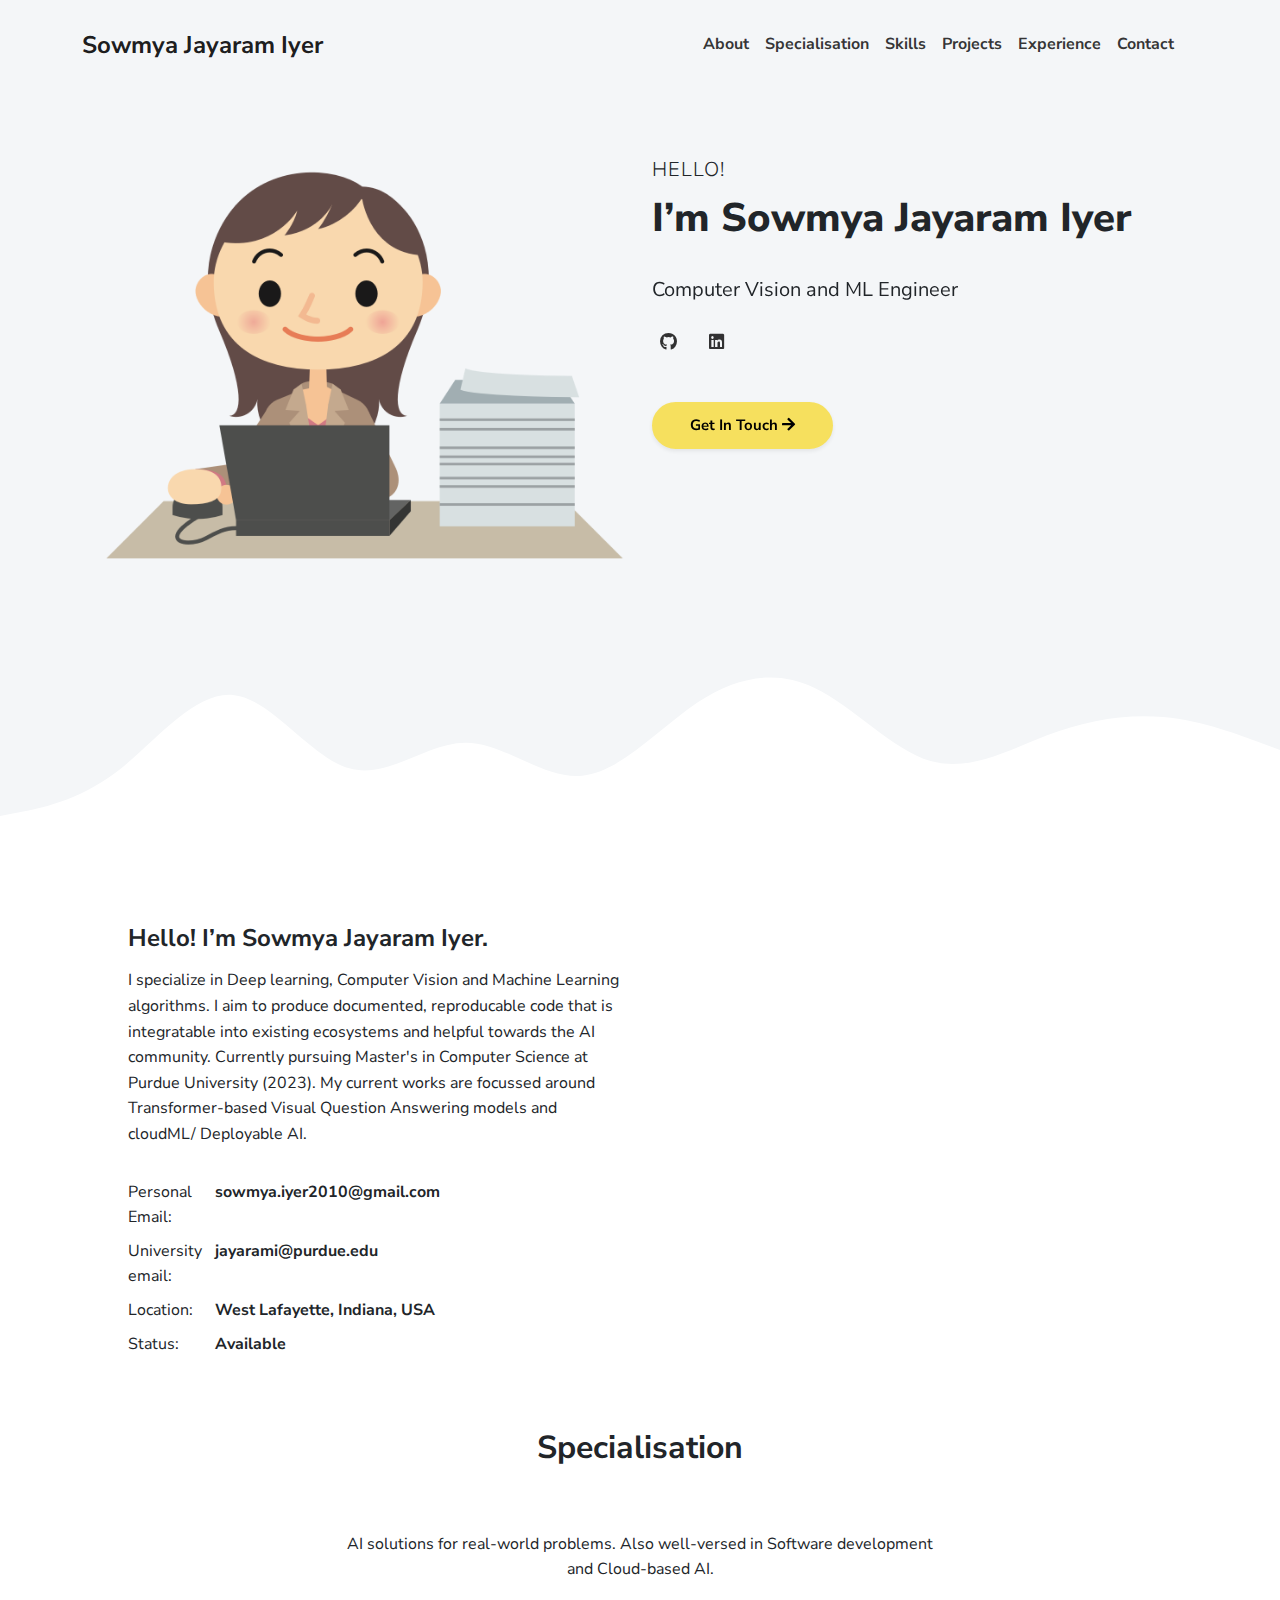
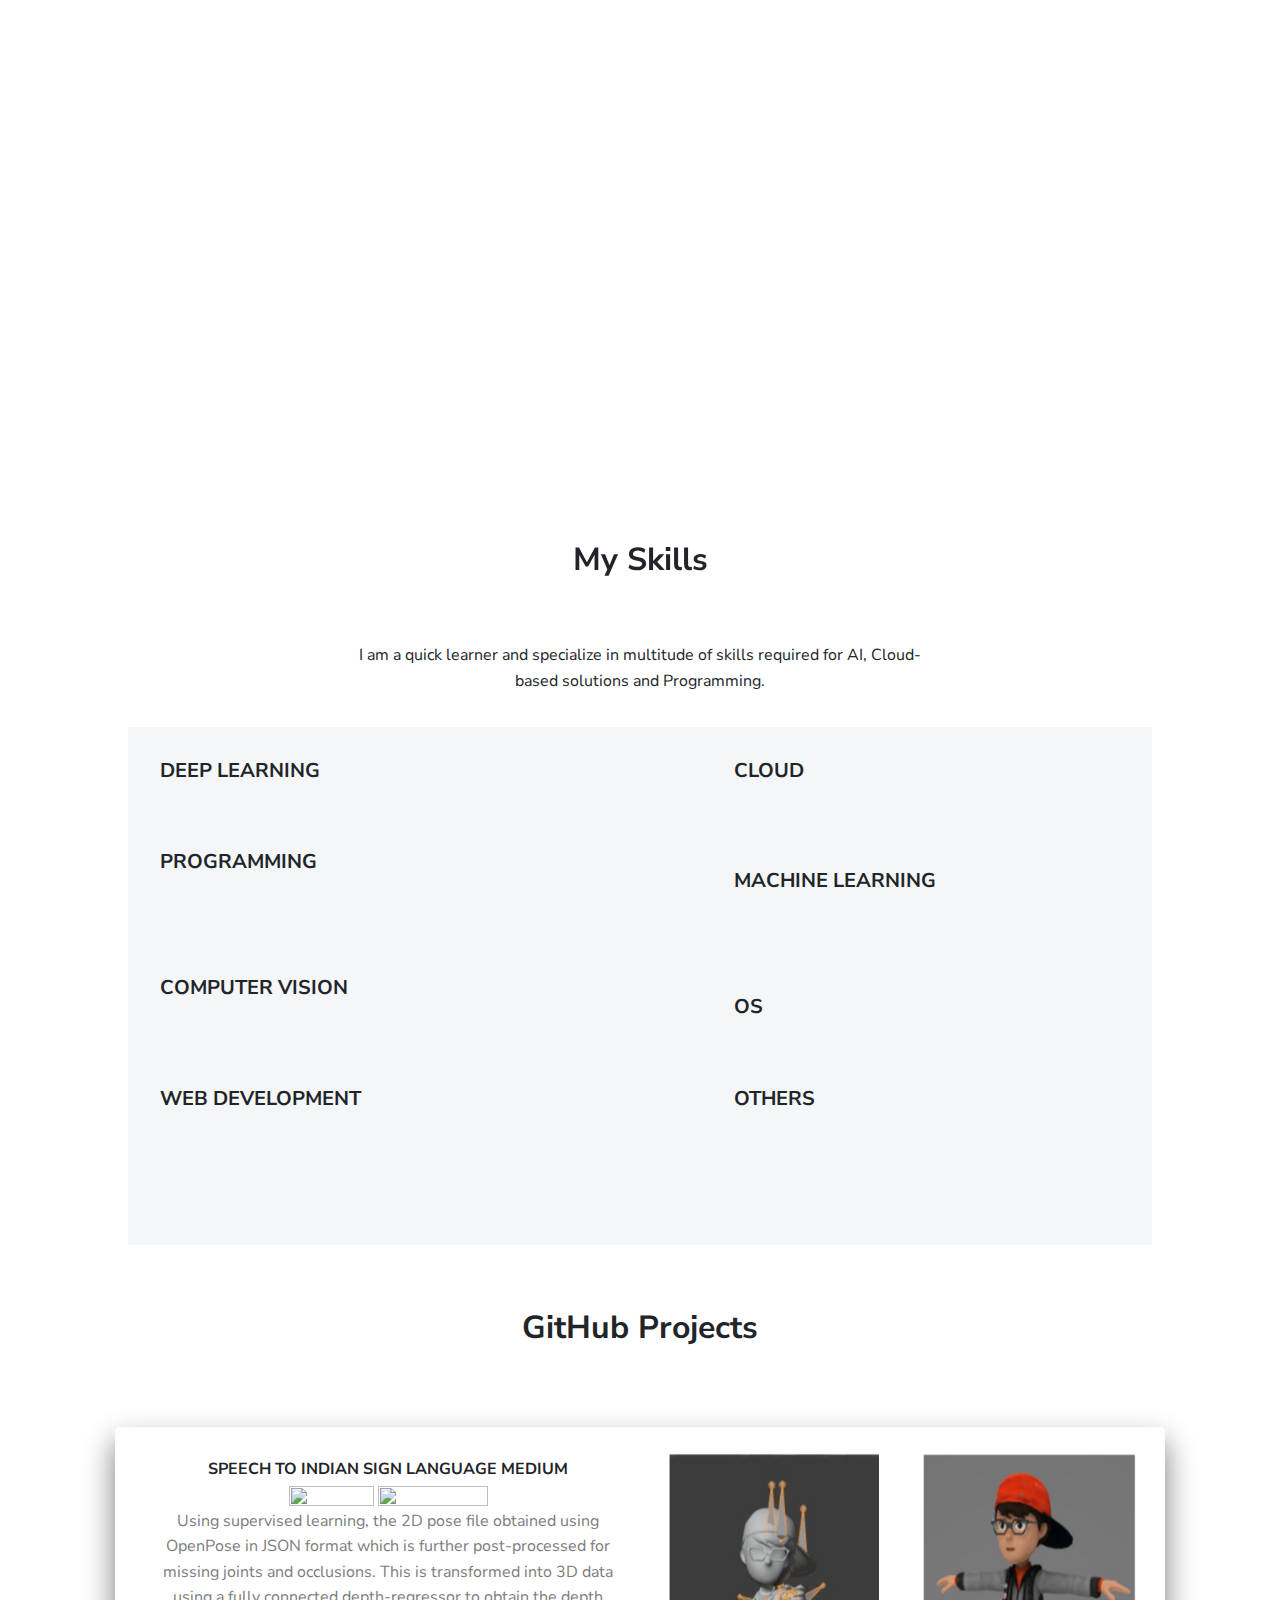
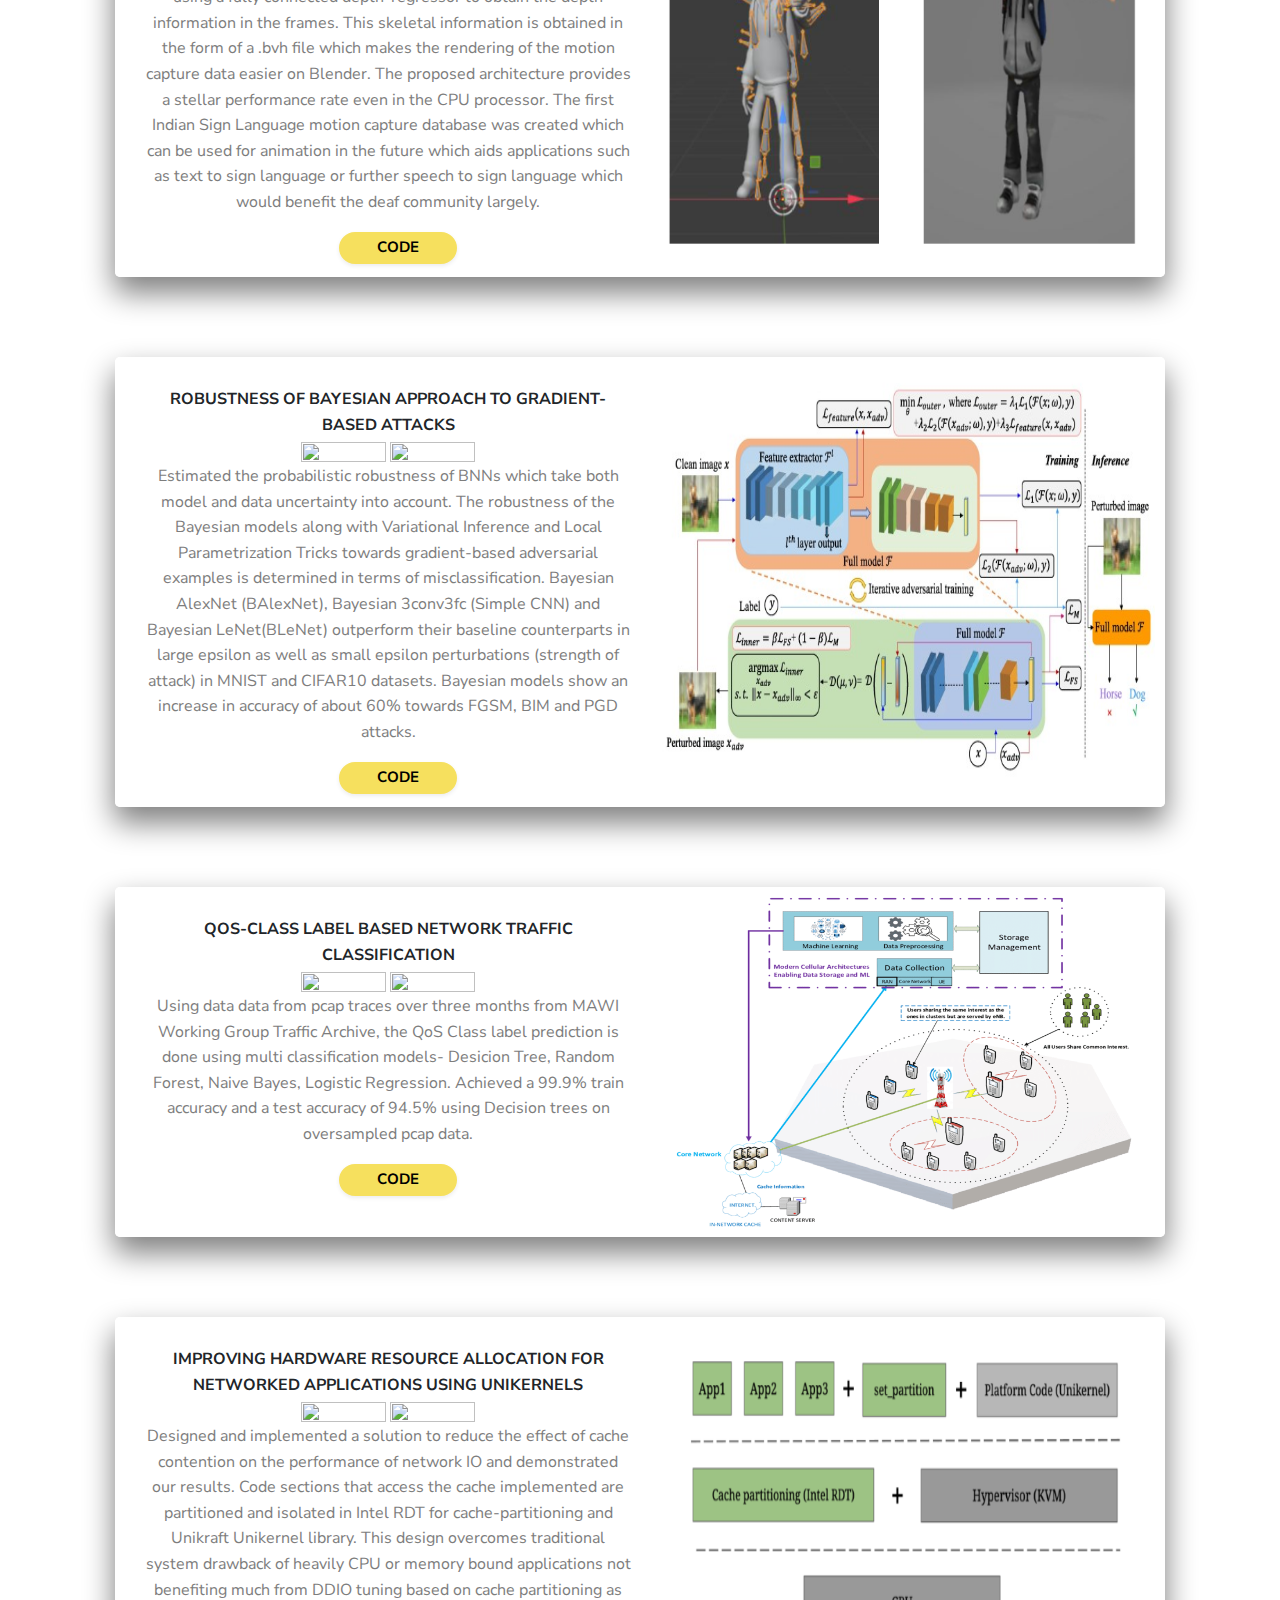
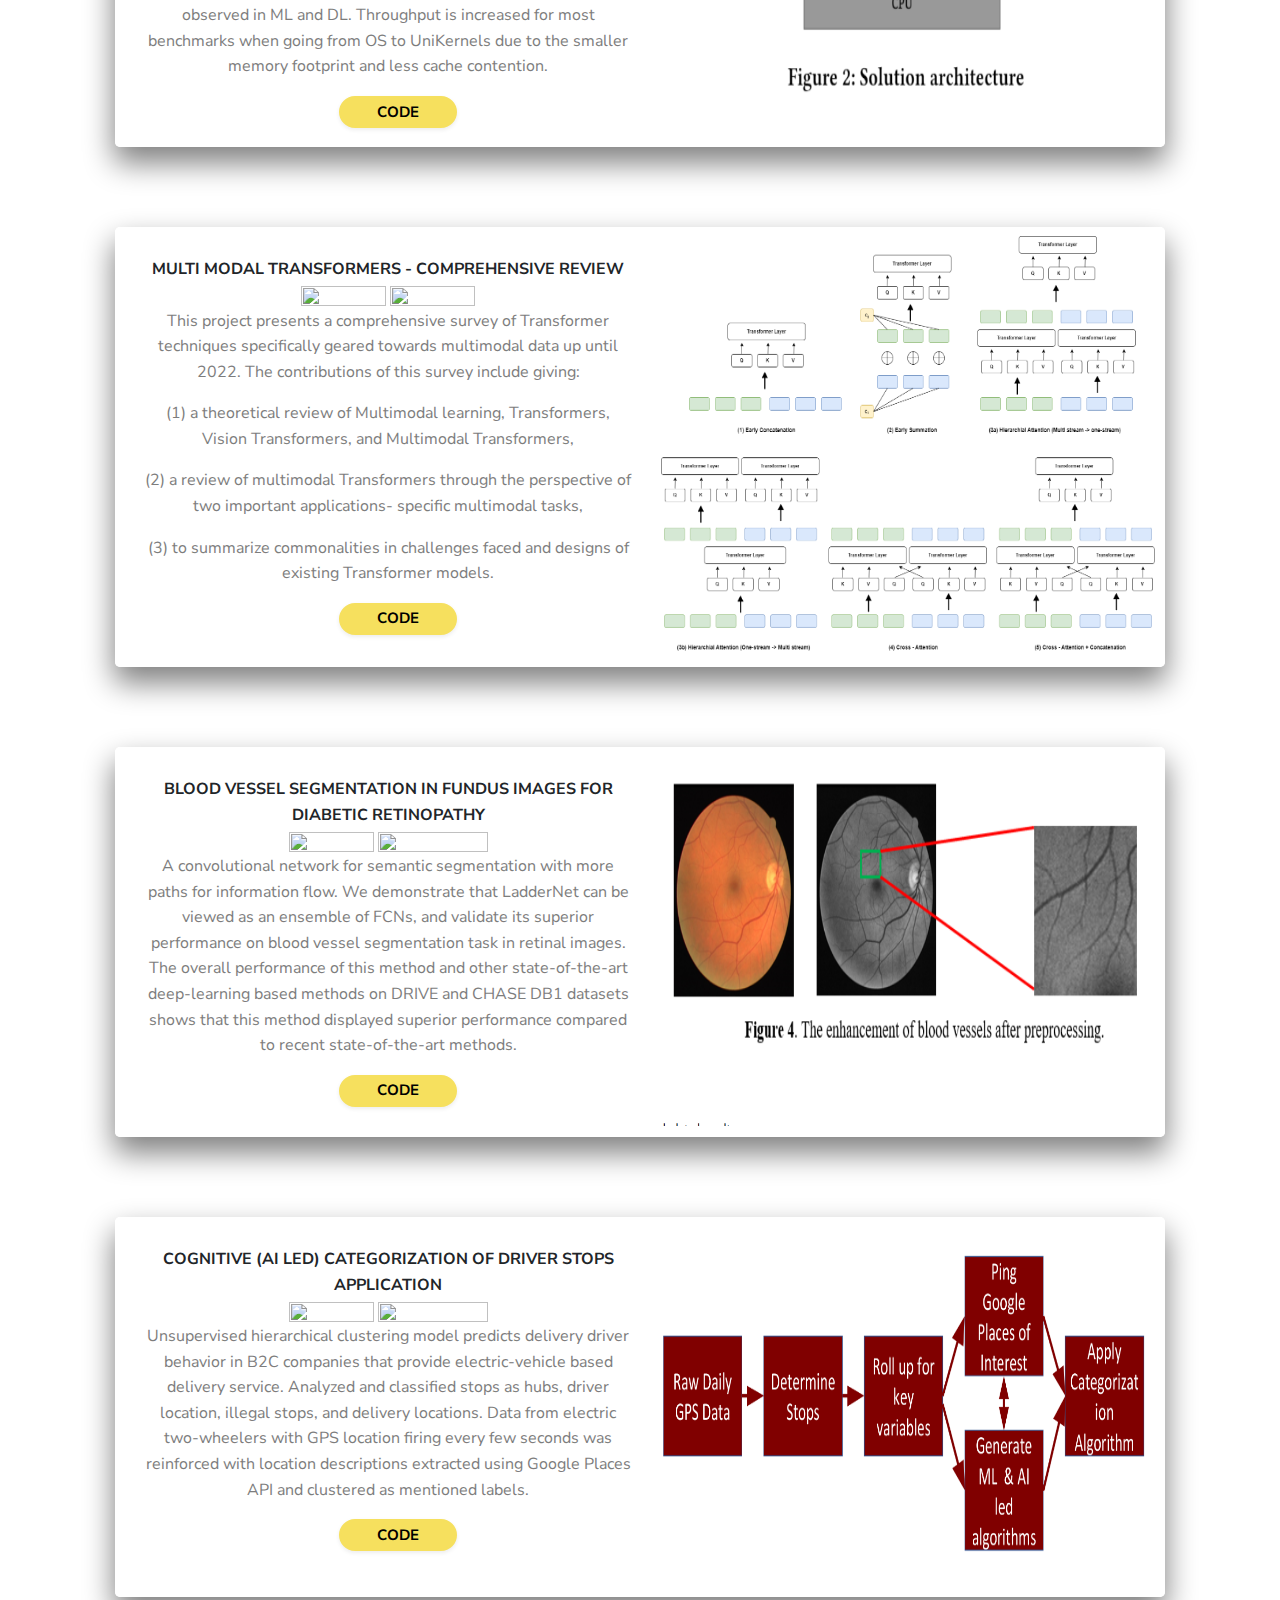
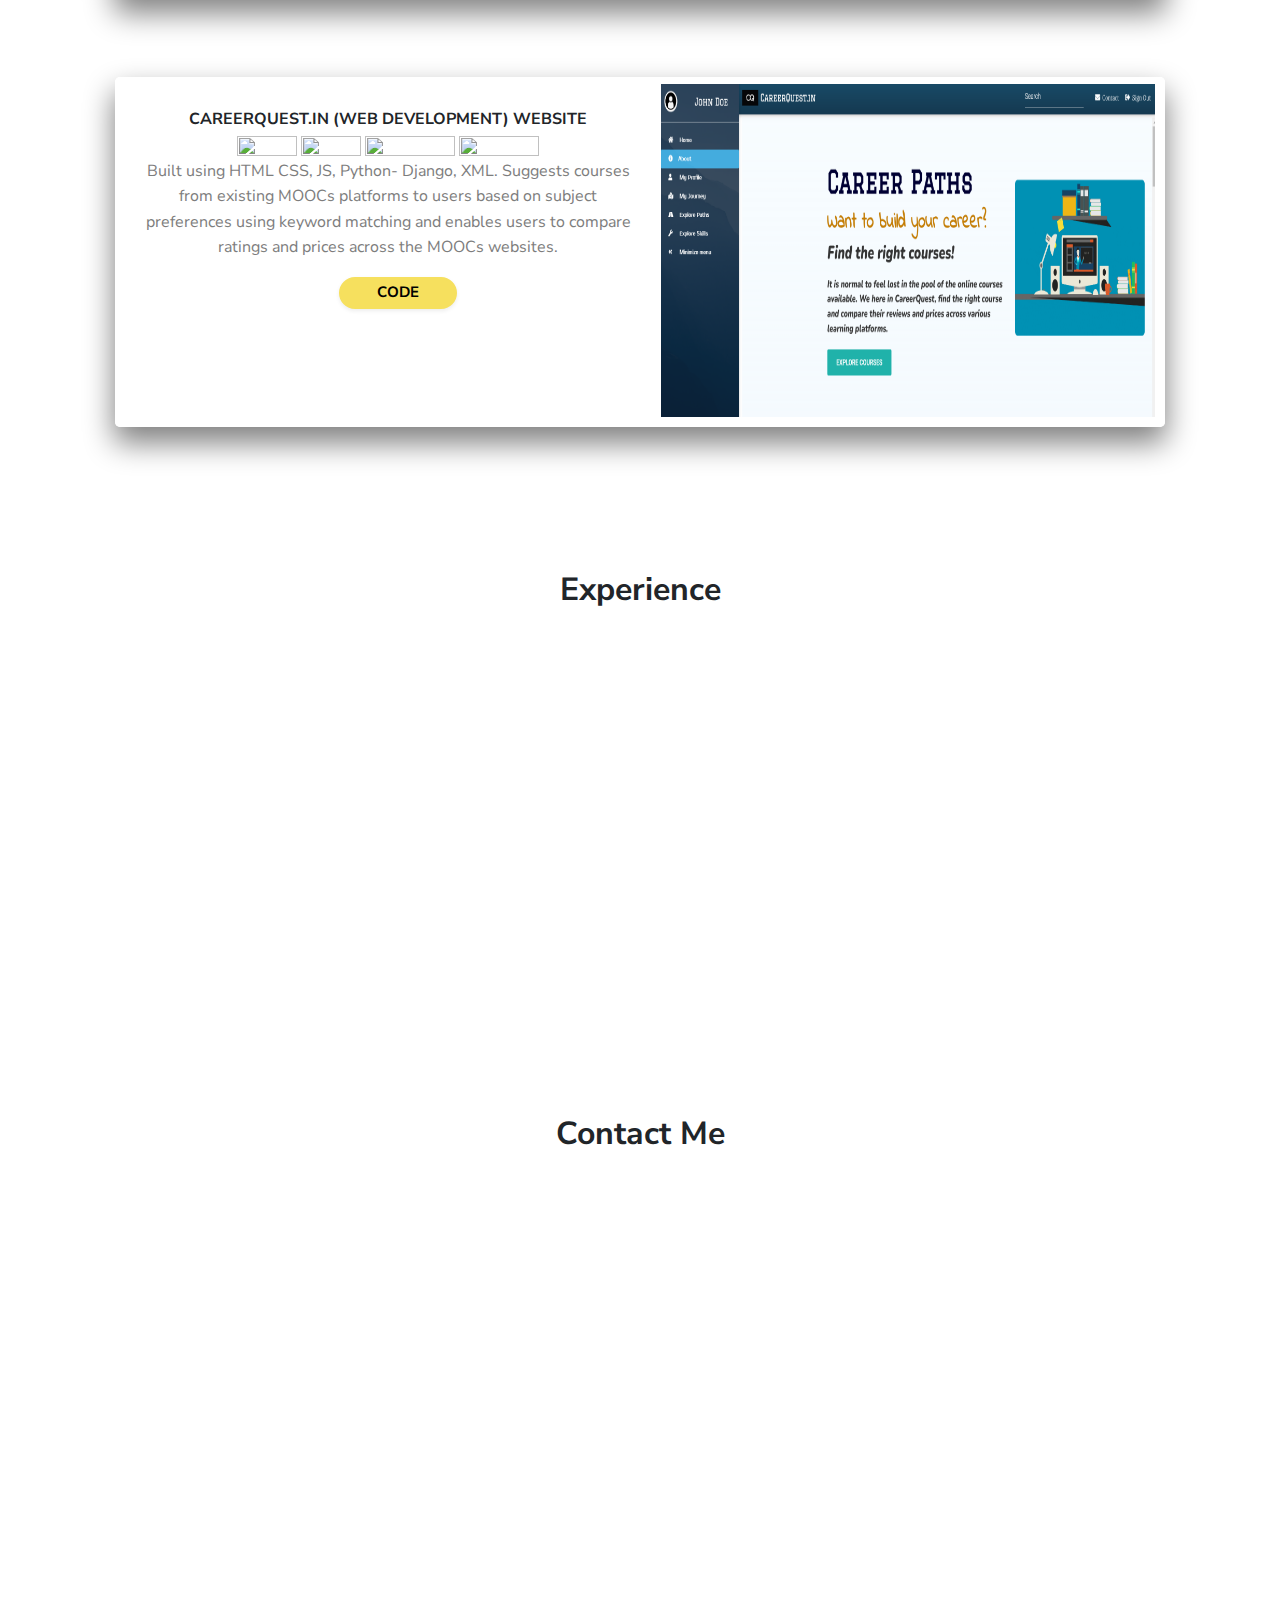
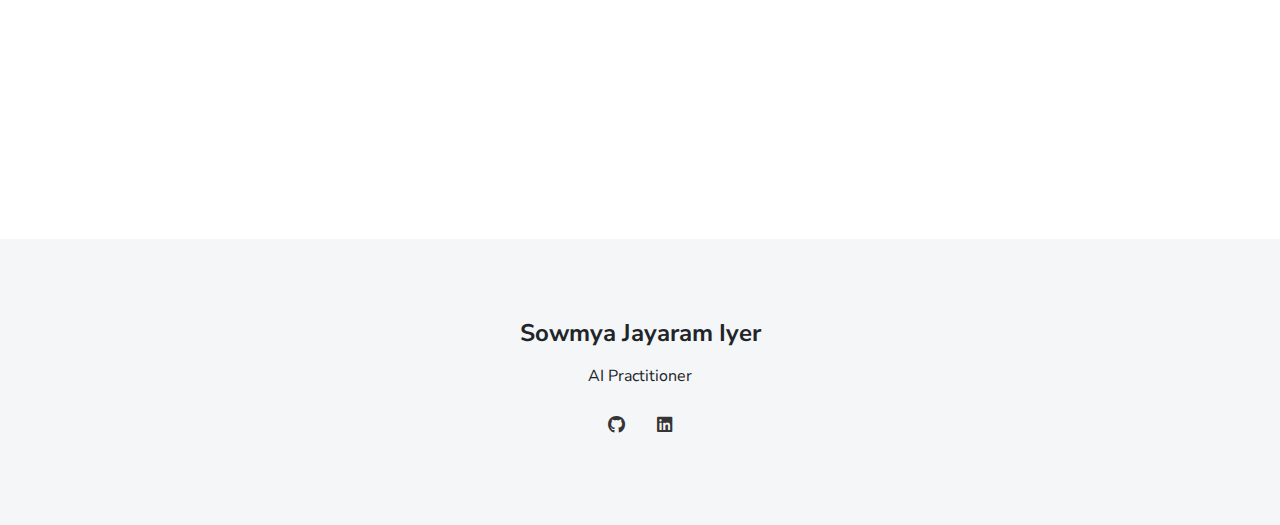
==== index.html @ ec984110 "first commit" ====
<!DOCTYPE html>
<!-- upto 2 directory depth-->
<html lang="en-US">
  <head>
    <meta charset="UTF-8">
    <meta http-equiv="X-UA-Compatible" content="IE=edge">
    <meta name="viewport" content="width=device-width, initial-scale=1">
    <title>Sowmya Jayaram Iyer</title>
    <link rel="preconnect" href="https://fonts.gstatic.com" crossorigin="crossorigin"/>
    <link rel="preload" as="style" href="https://fonts.googleapis.com/css2?family=Nunito+Sans:wght@300;400;700;800&amp;display=swap"/>
    <link rel="stylesheet" href="https://fonts.googleapis.com/css2?family=Nunito+Sans:wght@300;400;700;800&amp;display=swap" media="print" onload="this.media='all'"/>
    <link rel="stylesheet" href="https://cdnjs.cloudflare.com/ajax/libs/font-awesome/4.7.0/css/font-awesome.min.css">
    <link rel="stylesheet" href="https://unpkg.com/@coreui/icons/css/all.min.css">
    <noscript>
      <link rel="stylesheet" href="https://fonts.googleapis.com/css2?family=Nunito+Sans:wght@300;400;700;800&amp;display=swap"/>
    </noscript>
    <link href="./css/font-awesome/css/all.min.css?ver=1.2.0" rel="stylesheet">
    <link href="./css/bootstrap-icons/bootstrap-icons.css?ver=1.2.0" rel="stylesheet">
    <link href="./css/bootstrap.min.css?ver=1.2.0" rel="stylesheet">
    <link href="./css/aos.css?ver=1.2.0" rel="stylesheet">
    <link href="./css/main.css?ver=1.2.0" rel="stylesheet">
    <noscript>
      <style type="text/css">
        [data-aos] {
            opacity: 1 !important;
            transform: translate(0) scale(1) !important;
        }
      </style>
    </noscript>
  </head>
  <body id="top">
    <header class="bg-light">
      <nav class="navbar navbar-expand-lg navbar-light bg-light" id="header-nav" role="navigation">
        <div class="container"><a class="link-dark navbar-brand site-title mb-0" href="#">Sowmya Jayaram Iyer</a>
          <button class="navbar-toggler" type="button" data-bs-toggle="collapse" data-bs-target="#navbarSupportedContent" aria-controls="navbarSupportedContent" aria-expanded="false" aria-label="Toggle navigation"><span class="navbar-toggler-icon"></span></button>
          <div class="collapse navbar-collapse" id="navbarSupportedContent">
            <ul class="navbar-nav ms-auto me-2">
              <li class="nav-item"><a class="nav-link" href="#about">About</a></li>
              <li class="nav-item"><a class="nav-link" href="#services">Specialisation</a></li>
              <li class="nav-item"><a class="nav-link" href="#skills">Skills</a></li>
              <li class="nav-item"><a class="nav-link" href="#projects">Projects</a></li>
              <li class="nav-item"><a class="nav-link" href="#experience">Experience</a></li>
              <li class="nav-item"><a class="nav-link" href="#contact">Contact</a></li>
            </ul>
          </div>
        </div>
      </nav>
    </header>
    <div class="page-content">
      <div id="content">
<header>
  <div class="cover bg-light">
    <div class="container px-3">
      <div class="row">
        <div class="col-lg-6 p-2"><img class="img-fluid" src="images/illustrations/hello.png" alt="hello"/></div>
        <div class="col-lg-6">
          <div class="mt-5">
            <p class="lead text-uppercase mb-1">Hello!</p>
            <h1 class="intro-title marker" data-aos="fade-left" data-aos-delay="50">I’m Sowmya Jayaram Iyer</h1>
            <p class="lead fw-normal mt-3" data-aos="fade-up" data-aos-delay="100">Computer Vision and ML Engineer</p>
            <div class="social-nav" data-aos="fade-up" data-aos-delay="200">
              <nav role="navigation">
                <ul class="nav justify-content-left">
                  <li class="nav-item"><a class="nav-link" href="https://github.com/Sowmya-Iyer" title="GitHub"><i class="fab fa-github"></i><span class="menu-title sr-only">GitHub</span></a></li>
                  <!-- <li class="nav-item"><a class="nav-link" href="https://www.facebook.com/templateflip" title="Facebook"><i class="fab fa-facebook"></i><span class="menu-title sr-only">Facebook</span></a></li> -->
                  <li class="nav-item"><a class="nav-link" href="https://leetcode.com/user8886dH/" title="LeetCode"><i class="cib-leetcode"></i><span class="menu-title sr-only">LeetCode</span></a></li>
                  <li class="nav-item"><a class="nav-link" href="https://www.linkedin.com/in/sowmya-j-iyer/" title="LinkedIn"><i class="fab fa-linkedin"></i><span class="menu-title sr-only">LinkedIn</span></a></li>
                  <!-- <li class="nav-item"><a class="nav-link" href="https://www.behance.net/templateflip" title="Behance"><i class="fab fa-behance"></i><span class="menu-title sr-only">Behance</span></a></li> -->
                </ul>
              </nav>
            </div>
            <div class="mt-3" data-aos="fade-up" data-aos-delay="200"><a class="btn btn-primary shadow-sm mt-1 hover-effect" href="#contact">Get In Touch <i class="fas fa-arrow-right"></i></a></div>
          </div>
        </div>
      </div>
    </div>
  </div>
  <div class="wave-bg"></div>
</header>
<div class="section pt-4 px-3 px-lg-4" id="about">
  <div class="container-narrow">
    <div class="row">
      <div class="col-md-6">
        <h2 class="h4 my-2">Hello! I’m Sowmya Jayaram Iyer.</h2>
        <p>I specialize in Deep learning, Computer Vision and Machine Learning algorithms. I aim to produce documented, reproducable code that is integratable into existing ecosystems and helpful towards the AI community. Currently pursuing Master's in Computer Science at Purdue University (2023). My current works are focussed around Transformer-based Visual Question Answering models and cloudML/ Deployable AI.</p>
        <div class="row mt-3">
          <!-- <div class="col-sm-2">
            <div class="pb-1">Age:</div>
          </div>
          <div class="col-sm-10">
            <div class="pb-1 fw-bolder">28</div>
          </div> -->
          <div class="col-sm-2">
            <div class="pb-1">Personal Email:</div>
          </div>
          <div class="col-sm-10">
            <div class="pb-1 fw-bolder">sowmya.iyer2010@gmail.com</div>
          </div>
          <div class="col-sm-2">
            <div class="pb-1">University email:</div>
          </div>
          <div class="col-sm-10">
            <div class="pb-1 fw-bolder">jayarami@purdue.edu</div>
          </div>
          <!-- <div class="col-sm-2">
            <div class="pb-1">Phone:</div>
          </div>
          <div class="col-sm-10">
            <div class="pb-1 fw-bolder">+1 (470)-815-1882</div>
          </div> -->
          <div class="col-sm-2">
            <div class="pb-1">Location:</div>
          </div>
          <div class="col-sm-10">
            <div class="pb-1 fw-bolder">West Lafayette, Indiana, USA</div>
          </div>
          <div class="col-sm-2">
            <div class="pb-1">Status:</div>
          </div>
          <div class="col-sm-10">
            <div class="pb-1 fw-bolder">Available</div>
          </div>
        </div>
      </div>
      <div class="col-md-5 offset-md-1" data-aos="fade-left" data-aos-delay="100"><img class="avatar img-fluid mt-2" src="images/avatar2.jpeg" width="400" height="400" alt="Sowmya"/></div>
    </div>
  </div>
</div>
<div class="section px-3 px-lg-4 pt-5" id="services">
  <div class="container-narrow">
    <div class="text-center mb-5">
      <h2 class="marker marker-center">Specialisation</h2>
    </div>
    <div class="text-center">
      <p class="mx-auto mb-3" style="max-width:600px"> AI solutions for real-world problems. Also well-versed in Software development and Cloud-based AI.</p>
    </div>
    <div class="row py-3">
      <div class="col-md-3 text-center" data-aos="fade-up" data-aos-delay="100"><img class="mb-2" src="images/services/deep-learning(1).png" width="96" height="96" alt="Deep Learning Engineer"/>
        <div class="h5">Machine Learning</div>
        <p> GANs | Transformers | Autoencoders | RNN | Adversarial Training | Neural Networks Architectures (CNN | GNN | BNN) | Transfer Learning | Gaussian Mixture Models</p>
      </div>
      <div class="col-md-3 text-center" data-aos="fade-up" data-aos-delay="200"><img class="mb-2" src="images/services/vision.png" width="96" height="96" alt="Computer Vision Engineer"/>
        <div class="h5">Computer Vision</div>
        <p> Visual Question Answering | Image/ scene segmentation | Object Detection | Human Detection | Video Stabilization | Image Processing/ Augmentation | Audio Processing | Pose Estimation (2D/3D) | Projective Transformation 
        </p>
      </div>
      <div class="col-md-3 text-center" data-aos="fade-up" data-aos-delay="300"><img class="mb-2" src="images/services/cloud.png" width="96" height="96" alt="Cloud Engineer"/>
        <div class="h5">Cloud ML</div>
        <p>Amazon EC2 | Amazon Sagemaker | Amazon Comprehend | Amazon ElasticInference | Amazon Augmented AI</p>
      </div>
      <div class="col-md-3 text-center" data-aos="fade-up" data-aos-delay="400"><img class="mb-2" src="images/services/software.png" width="96" height="96" alt="Software Developer"/>
        <div class="h5">Software Development</div>
      </div>
    </div>
  </div>
</div>
<div class="section px-3 px-lg-4 pt-5" id="skills">
  <div class="container-narrow">
    <div class="text-center mb-5">
      <h2 class="marker marker-center">My Skills</h2>
    </div>
    <div class="text-center">
      <p class="mx-auto mb-3" style="max-width:600px">I am a quick learner and specialize in multitude of skills required for AI, Cloud-based solutions and Programming.</p>
    </div>
    <div class="bg-light p-3">
      <div class="row">
        <div class="col-md-5">
          <div class="h5"><span class="me-auto">DEEP LEARNING</span></div>
          <div class="row py-1">
            <div class="col-md-3 text-center" data-aos="fade-up" data-aos-delay="100"><i class="cib-pytorch"></i>
              <div class="h6">PyTorch</div>
            </div>
            <div class="col-md-3 text-center" data-aos="fade-up" data-aos-delay="100"><i class="cib-tensorflow"></i>
              <div class="h6">TensorFlow</div>
            </div>
            <div class="col-md-3 text-center" data-aos="fade-up" data-aos-delay="100"><i class="cib-keras"></i>
              <div class="h6">Keras</div>
            </div>
          </div>
          <div class="h5"><span class="me-auto">PROGRAMMING</span></div>
          <div class="row py-1">
            <div class="col-md-3 text-center" data-aos="fade-up" data-aos-delay="100"><i class="cib-python"></i>
              <div class="h6">Python</div>
            </div>
            <div class="col-md-3 text-center" data-aos="fade-up" data-aos-delay="100"><i class="cib-c"></i>
              <div class="h6">C/C++</div>
            </div>
            <div class="col-md-3 text-center" data-aos="fade-up" data-aos-delay="100"><i class="cib-java"></i>
              <div class="h6">Java</div>
            </div>
            <div class="col-md-3 text-center" data-aos="fade-up" data-aos-delay="100"><i class="cib-js"></i>
              <div class="h6">JavaScript</div>
            </div>
            <div class="col-md-3 text-center" data-aos="fade-up" data-aos-delay="100"><i class="cib-mathworks"></i>
              <div class="h6">MATLAB</div>
            </div>
            <div class="col-md-3 text-center" data-aos="fade-up" data-aos-delay="100"><i class="cib-asana"></i>
              <div class="h6">Julia</div>
            </div>
            <div class="col-md-3 text-center" data-aos="fade-up" data-aos-delay="100"><i class="cib-arduino"></i>
              <div class="h6">Arduino</div>
            </div>
          </div>
          <div class="h5"><span class="me-auto">COMPUTER VISION</span></div>
          <div class="row py-1">
            <div class="col-md-3 text-center" data-aos="fade-up" data-aos-delay="100"><i class="cib-python"></i>
              <div class="h6">OpenCV</div>
            </div>
            <div class="col-md-3 text-center" data-aos="fade-up" data-aos-delay="100"><i class="cib-python"></i>
              <div class="h6">Pillow/ PIL</div>
            </div>
            <div class="col-md-3 text-center" data-aos="fade-up" data-aos-delay="100"><i class="cib-python"></i>
              <div class="h6">SkImage</div>
            </div>
          </div>
          <div class="h5"><span class="me-auto">WEB DEVELOPMENT</span></div>
          <div class="row py-1">
            <div class="col-md-3 text-center" data-aos="fade-up" data-aos-delay="100"><i class="cib-html5"></i>
              <div class="h6">HTML5</div>
            </div>
            <div class="col-md-3 text-center" data-aos="fade-up" data-aos-delay="100"><i class="cib-css3"></i>
              <div class="h6">CSS3</div>
            </div>
            <div class="col-md-3 text-center" data-aos="fade-up" data-aos-delay="100"><i class="cib-react"></i>
              <div class="h6">React</div>
            </div>
            <div class="col-md-3 text-center" data-aos="fade-up" data-aos-delay="100"><i class="cib-python"></i>
              <div class="h6">Django</div>
            </div>
            <div class="col-md-3 text-center" data-aos="fade-up" data-aos-delay="100"><i class="cib-bootstrap"></i>
              <div class="h6">Bootstrap</div>
            </div>
            <div class="col-md-3 text-center" data-aos="fade-up" data-aos-delay="100"><i class="cib-jquery"></i>
              <div class="h6">JQuery</div>
            </div>
            <div class="col-md-3 text-center" data-aos="fade-up" data-aos-delay="100"><i class="cib-python"></i>
              <div class="h6">Flask</div>
            </div>
          </div>
        </div>
        <div class="col-md-5 offset-md-2">
          <div class="h5"><span class="me-auto">CLOUD</span></div>
          <div class="row py-1">
            <div class="col-md-3 text-center" data-aos="fade-up" data-aos-delay="100"><i class="cib-amazon-aws"></i>
              <div class="h6">Amazon SageMaker</div>
            </div>
            <div class="col-md-3 text-center" data-aos="fade-up" data-aos-delay="100"><i class="cib-docker"></i>
              <div class="h6">Docker</div>
            </div>
            <div class="col-md-3 text-center" data-aos="fade-up" data-aos-delay="100"><i class="cib-kubernetes"></i>
              <div class="h6">Kubernetes</div>
            </div>
          </div>
          <div class="h5"><span class="me-auto">MACHINE LEARNING</span></div>
          <div class="row py-1">
            <div class="col-md-3 text-center" data-aos="fade-up" data-aos-delay="100"><i class="cib-python"></i>
              <div class="h6">Matplotlib</div>
            </div>
            <div class="col-md-3 text-center" data-aos="fade-up" data-aos-delay="100"><i class="cib-python"></i>
              <div class="h6">SkLearn</div>
            </div>
            <div class="col-md-3 text-center" data-aos="fade-up" data-aos-delay="100"><i class="cib-python"></i>
              <div class="h6">Pandas</div>
            </div>
            <div class="col-md-3 text-center" data-aos="fade-up" data-aos-delay="100"><i class="cib-python"></i>
              <div class="h6">NumPy</div>
            </div>
            <div class="col-md-3 text-center" data-aos="fade-up" data-aos-delay="100"><i class="cib-python"></i>
              <div class="h6">Seaborn</div>
            </div>
            <div class="col-md-3 text-center" data-aos="fade-up" data-aos-delay="100"><i class="cib-python"></i>
              <div class="h6">Tableau</div>
            </div>
            <div class="col-md-3 text-center" data-aos="fade-up" data-aos-delay="100"><i class="cib-ibm"></i>
              <div class="h6">ART</div>
            </div>
          </div>
          <div class="h5"><span class="me-auto">OS</span></div>
          <div class="row py-1">
            <div class="col-md-3 text-center" data-aos="fade-up" data-aos-delay="100"><i class="cib-windows"></i>
              <div class="h6">Windows</div>
            </div>
            <div class="col-md-3 text-center" data-aos="fade-up" data-aos-delay="100"><i class="cib-ubuntu"></i>
              <div class="h6">Linux</div>
            </div>
          </div>
          <div class="h5"><span class="me-auto">OTHERS</span></div>
          <div class="row py-1">
            <div class="col-md-3 text-center" data-aos="fade-up" data-aos-delay="100"><i class="cib-mysql"></i>
              <div class="h6">SQL</div>
            </div>
            <div class="col-md-3 text-center" data-aos="fade-up" data-aos-delay="100"><i class="cib-mongodb"></i>
              <div class="h6">MongoDB</div>
            </div>
            <div class="col-md-3 text-center" data-aos="fade-up" data-aos-delay="100"><i class="cib-git"></i>
              <div class="h6">git</div>
            </div>
          </div>
        </div>
      </div>
    </div>
  </div>
</div>
<div class="section px-2 px-lg-4 pt-5" id="projects">
  <div class="container">
    <div class="text-center mb-5">
      <h2 class="marker marker-center">GitHub Projects</h2>
    </div>

    <div id="container2" style="width: 1050px; height: 450px">	
      <div class="product-details2">
          <div class ="col-md text-center"><strong>SPEECH TO INDIAN SIGN LANGUAGE MEDIUM</strong> </div>	
          <div id="code-images">
            <img class="code-tag" src="https://img.shields.io/badge/python-3.7+-blue.svg" style="width:85px; height:20px;" alt=""/>
            <img class="code-tag" src="https://img.shields.io/badge/tensorflow_gpu-2.11.0-orange.svg" style="width:110px; height:20px;" alt=""/>
          </div>	
          <p class="information">Using supervised learning, the 2D pose file obtained using OpenPose in JSON format which is further post-processed for missing joints and occlusions. This is transformed into 3D data using a fully connected depth-regressor to obtain the depth information in the frames. This skeletal information is obtained in the form of a .bvh file which makes the rendering of the motion capture data easier on Blender. The proposed architecture provides a stellar performance rate even in the CPU processor. The first Indian Sign Language motion capture database was created which can be used for animation in the future which aids applications such as text to sign language or further speech to sign language which would benefit the deaf community largely.</p>
          <div class="my-auto" style="margin-top: 1px;margin-bottom: 3px;"><a class="btn btn-primary shadow-sm mt-0" style=" padding: 0 rem 0 rem; line-height: .6; position:relative; top:1%; left:40%;"href="https://github.com/Sowmya-Iyer/ISL2MoCap">CODE</a></div>
      </div>
      <div class="product-image2">
        <img  src="images/projects/isl2mocap.png" alt="">
      </div> 
    </div>

    <div id="container2" style="width: 1050px; height: 450px">	
      <div class="product-details2">
          <div class ="col-md text-center"><strong>ROBUSTNESS OF BAYESIAN APPROACH TO GRADIENT-BASED ATTACKS </strong> </div>	
          <div id="code-images">
            <img class="code-tag" src="https://img.shields.io/badge/python-3.7+-blue.svg" style="width:85px; height:20px;" alt=""/>
            <img class="code-tag" src="https://img.shields.io/badge/pytorch-1.3.1-blue.svg" style="width:85px; height:20px;" alt=""/>
          </div>
          <p class="information">Estimated the probabilistic robustness of BNNs which take both model and data uncertainty into account. The robustness of the Bayesian models along with Variational Inference and Local Parametrization Tricks towards gradient-based adversarial examples is determined in terms of misclassification. Bayesian AlexNet (BAlexNet), Bayesian 3conv3fc (Simple CNN) and Bayesian LeNet(BLeNet) outperform their baseline counterparts in large epsilon as well as small epsilon perturbations (strength of attack)  in MNIST and CIFAR10 datasets. Bayesian models show an increase in accuracy of about 60% towards FGSM, BIM and PGD attacks.</p>
          <div class="my-auto" style="margin-top: 1px;margin-bottom: 3px;"><a class="btn btn-primary shadow-sm mt-0" style=" padding: 0 rem 0 rem; line-height: .6; position:relative; top:1%; left:40%;"href="https://github.com/Sowmya-Iyer/BayesianAdversarialDefense">CODE</a></div>
      </div>
      <div class="product-image2">
        <img src="images/projects/bayesian.jpg" alt="">
      </div> 
    </div>

    <div id="container2" style="width: 1050px; height: 350px">	
      <div class="product-details2">
          <div class ="col-md text-center"><strong>QOS-CLASS LABEL BASED NETWORK TRAFFIC CLASSIFICATION</strong> </div>	
          <div id="code-images">
            <img class="code-tag" src="https://img.shields.io/badge/python-3.7+-blue.svg" style="width:85px; height:20px;" alt=""/>
            <img class="code-tag" src="https://img.shields.io/badge/pytorch-1.3.1-blue.svg" style="width:85px; height:20px;" alt=""/>
          </div>
          <p class="information">Using data data from pcap traces over three months from MAWI Working Group Traffic Archive, the QoS Class label prediction is done using multi classification models- Desicion Tree, Random Forest, Naive Bayes, Logistic Regression. Achieved a 99.9% train accuracy and a test accuracy of 94.5% using Decision trees on oversampled pcap data. </p>
          <div class="my-auto" style="margin-top: 1px;margin-bottom: 3px;"><a class="btn btn-primary shadow-sm mt-0" style=" padding: 0 rem 0 rem; line-height: .6; position:relative; top:1%; left:40%;"href="https://github.com/Sowmya-Iyer/QoS-Class-Label-Based-Network-Traffic-Classification">CODE</a></div>
      </div>
      <div class="product-image2">
        <img src="images/projects/qos.png" alt="">
      </div> 
    </div>

    <div id="container2" style="width: 1050px; height: 430px">	
      <div class="product-details2">
          <div class ="col-md text-center"><strong>IMPROVING HARDWARE RESOURCE ALLOCATION FOR NETWORKED APPLICATIONS USING UNIKERNELS</strong> </div>	
          <div id="code-images">
            <img class="code-tag" src="https://img.shields.io/badge/Intel(R)-RDT-blue.svg" style="width:85px; height:20px;" alt=""/>
            <img class="code-tag" src="https://img.shields.io/badge/pykraft-3.7-green.svg" style="width:85px; height:20px;" alt=""/>
          </div>
          <p class="information">Designed and implemented a solution to reduce the effect of cache contention on the performance of network IO and demonstrated our results. Code sections that access the cache implemented are partitioned and isolated in Intel RDT for cache-partitioning and Unikraft Unikernel library. This design overcomes traditional system drawback of heavily CPU or memory bound applications not benefiting much from DDIO tuning based on cache partitioning as observed in ML and DL. Throughput is increased for most benchmarks when going from OS to UniKernels due to the smaller memory footprint and less cache contention.</p>
          <div class="my-auto" style="margin-top: 1px;margin-bottom: 3px;"><a class="btn btn-primary shadow-sm mt-0" style=" padding: 0 rem 0 rem; line-height: .6; position:relative; top:1%; left:40%;"href="https://github.com/anmolsahoo25/cs536-project">CODE</a></div>
      </div>
      <div class="product-image2">
        <img src="images/projects/unikernel.png" alt="">
      </div> 
    </div>
    <div id="container2" style="width: 1050px; height: 440px">	
      <div class="product-details2">
          <div class ="col-md text-center"><strong>MULTI MODAL TRANSFORMERS - COMPREHENSIVE REVIEW</strong> </div>	
          <div id="code-images">
            <img class="code-tag" src="https://img.shields.io/badge/python-3.7+-blue.svg" style="width:85px; height:20px;" alt=""/>
            <img class="code-tag" src="https://img.shields.io/badge/pytorch-1.3.1-blue.svg" style="width:85px; height:20px;" alt=""/>
          </div>
          <p class="information">This project presents a comprehensive survey of Transformer techniques specifically geared towards multimodal data up until 2022. The contributions of this survey include giving:</p>
          <p class="information">(1) a theoretical review of Multimodal learning, Transformers, Vision Transformers, and Multimodal Transformers,</p>
          <p class="information">(2) a review of multimodal Transformers through the perspective of two important applications- specific multimodal tasks,</p>
          <p class="information">(3) to summarize commonalities in challenges faced and designs of existing Transformer models. </p>
          <div class="my-auto" style="margin-top: 1px;margin-bottom: 3px;"><a class="btn btn-primary shadow-sm mt-0" style=" padding: 0 rem 0 rem; line-height: .6; position:relative; top:1%; left:40%;"href="https://github.com/Sowmya-Iyer/Multimodal-transformers">CODE</a></div>
      </div>
      <div class="product-image2">
        <img src="images/projects/savar.png" alt="">
      </div> 
    </div>

    <div id="container2" style="width: 1050px; height: 390px">	
      <div class="product-details2">
          <div class ="col-md text-center"><strong>BLOOD VESSEL SEGMENTATION IN FUNDUS IMAGES FOR DIABETIC RETINOPATHY</strong> </div>	
          <div id="code-images">
            <img class="code-tag" src="https://img.shields.io/badge/python-3.7+-blue.svg" style="width:85px; height:20px;" alt=""/>
            <img class="code-tag" src="https://img.shields.io/badge/tensorflow_gpu-2.11.0-orange.svg" style="width:110px; height:20px;" alt=""/>
          </div>
          <p class="information">A convolutional network for semantic segmentation with more paths for information flow. We demonstrate that LadderNet can be viewed as an ensemble of FCNs, and validate its superior performance on blood vessel segmentation task in retinal images. The overall performance of this method and other state-of-the-art deep-learning based methods on DRIVE and CHASE DB1 datasets shows that this method displayed superior performance compared to recent state-of-the-art methods.</p>
          <div class="my-auto" style="margin-top: 1px;margin-bottom: 3px;"><a class="btn btn-primary shadow-sm mt-0" style=" padding: 0 rem 0 rem; line-height: .6; position:relative; top:1%; left:40%;"href="https://github.com/Sowmya-Iyer/Blood-Vessel-Segmentation-in-fundus-images-for-Diabetic-Retinopathy">CODE</a></div>
      </div>
      <div class="product-image2">
        <img src="images/projects/dr.png" alt="">
      </div> 
    </div>

    <div id="container2" style="width: 1050px; height: 380px">	
      <div class="product-details2">
          <div class ="col-md text-center"><strong>COGNITIVE (AI LED) CATEGORIZATION OF DRIVER STOPS APPLICATION </strong> </div>	
          <div id="code-images">
            <img class="code-tag" src="https://img.shields.io/badge/python-3.7+-blue.svg" style="width:85px; height:20px;" alt=""/>
            <img class="code-tag" src="https://img.shields.io/badge/tensorflow_gpu-2.11.0-orange.svg" style="width:110px; height:20px;" alt=""/>
          </div>
          <p class="information">Unsupervised hierarchical clustering model predicts delivery driver behavior in B2C companies that provide electric-vehicle based delivery service. Analyzed and classified stops as hubs, driver location, illegal stops, and delivery locations. Data from electric two-wheelers with GPS location firing every few seconds was reinforced with location descriptions extracted using Google Places API and clustered as mentioned labels. </p>
          <div class="my-auto" style="margin-top: 1px;margin-bottom: 3px;"><a class="btn btn-primary shadow-sm mt-0" style=" padding: 0 rem 0 rem; line-height: .6; position:relative; top:1%; left:40%;"href="https://github.com/Sowmya-Iyer/COGNITIVE-AI-LED-CATEGORIZATION-OF-DRIVER-STOPS-APPLICATION">CODE</a></div>
      </div>
      <div class="product-image2">
        <img src="images/projects/driver.png" alt="">
      </div> 
    </div>
    <div id="container2" style="width: 1050px; height: 350px">	
      <div class="product-details2">
          <div class ="col-md text-center"><strong>CAREERQUEST.IN (WEB DEVELOPMENT) WEBSITE</strong> </div>	
          <div id="code-images">
            <img class="code-tag" src="https://img.shields.io/badge/HTML-5-orange.svg" style="width:60px; height:20px;" alt=""/>
            <img class="code-tag" src="https://img.shields.io/badge/CSS-3-yellow.svg" style="width:60px; height:20px;" alt=""/>
            <img class="code-tag" src="https://img.shields.io/badge/JQuery-1.10.2-orange.svg" style="width:90px; height:20px;" alt=""/>
            <img class="code-tag" src="https://img.shields.io/badge/python-3.7-blue.svg" style="width:80px; height:20px;" alt=""/>
          </div>
          <p class="information">Built using HTML CSS, JS, Python- Django, XML. Suggests courses from existing MOOCs platforms to users based on subject preferences using keyword matching and enables users to compare ratings and prices across the MOOCs websites.  </p>
          <div class="my-auto" style="margin-top: 1px;margin-bottom: 3px;"><a class="btn btn-primary shadow-sm mt-0" style=" padding: 0 rem 0 rem; line-height: .6; position:relative; top:1%; left:40%;"href="https://github.com/Sowmya-Iyer/COGNITIVE-AI-LED-CATEGORIZATION-OF-DRIVER-STOPS-APPLICATION">CODE</a></div>
      </div>
      <div class="product-image2">
        <img src="images/projects/cq.png" alt="">
      </div> 
    </div>

  </div>
</div>

<div class="section px-3 px-lg-4 pt-5" id="experience">
  <div class="container-narrow">
    <div class="text-center mb-5">
      <h2 class="marker marker-center">Experience</h2>
    </div>
    <div class="row">
      <div class="col-md-6">
        <div class="card mb-3" data-aos="fade-right" data-aos-delay="100">
          <div class="card-header px-3 py-2">
            <div class="d-flex justify-content-between">
              <div>
                <h3 class="h5 mb-1">AI/ ML Intern</h3>
                <div class="text-muted text-small">One For Life Pvt. Ltd. <small>(Dec 2020-Jan 2021)</small></div>
              </div><img src="images/services/ofl.jpg" width="48" height="48" alt="ai-ml"/>
            </div>
          </div>
          <div class="card-body px-3 py-2">
            <p>Developed and created a real time ID verification process from videos using video enhancement and the U-Net Deep Learning model with 89.8% accuracy. Rapidly prototyped new data processing capabilities in video enhancement using Python to confirm integration feasibility into existing systems. Collaborated with multi-disciplinary product development teams (AGILE-Jira) to identify performance improvement opportunities and integrate trained models.</p>
          </div>
        </div>
      </div>
      <div class="col-md-6">
        <div class="card mb-3" data-aos="fade-left" data-aos-delay="300">
          <div class="card-header px-3 py-2">
            <div class="d-flex justify-content-between">
              <div>
                <h3 class="h5 mb-1">Deep Learning Intern</h3>
                <div class="text-muted text-small">DeepQuanty AI Labs Pvt Ltd. <small>(Jun 2019-Jul 2019)</small></div>
              </div><img src="images/services/dq.png" width="48" height="48" alt="Deep Learning"/>
            </div>
          </div>
          <div class="card-body px-3 py-2">
            <p>Identified new problem areas in the check verification system and identified check frauds and errors using transfer learning on a custom synthetic dataset (VGG16, VGG19, 96% acc). Also incorporated signature verification using thin-plate spline warping for spatial transformation into existing product "SnapCheck".</p>
          </div>
        </div>
      </div>
    </div>
  </div>
</div>

<div class="section px-2 px-lg-4 pb-4 pt-5 mb-5" id="contact">
  <div class="container-narrow">
    <div class="text-center mb-5">
      <h2 class="marker marker-center">Contact Me</h2>
    </div>
    <div class="row">
      <div class="col-md-6" data-aos="zoom-in" data-aos-delay="100">
        <div class="bg-light my-2 p-3 pt-2"><form action="https://formspree.io/your@email.com"
    method="POST">
    <div class="form-group my-2">
      <label for="name" class="form-label fw-bolder">Name</label>
      <input class="form-control" type="text" id="name" name="name" required>
    </div>
    <div class="form-group my-2">
      <label for="email" class="form-label fw-bolder">Email</label>
      <input class="form-control" type="email" id="email" name="_replyto" required>
    </div>
  <div class="form-group my-2">
    <label for="message" class="form-label fw-bolder">Message</label>
    <textarea class="form-control" style="resize: none;" id="message" name="message" rows="4" required></textarea>
  </div>
  <button class="btn btn-primary mt-2" type="submit">Send</button>
</form>
        </div>
      </div>
      <div class="col-md-6" data-aos="fade-left" data-aos-delay="300">
        <div class="mt-3 px-1">
          <div class="h5">Let’s talk!</div>
          <p>If you like my work and would like to collaborate, drop me a message using the contact form. </p>
          <p>Or get in touch using my email.</p>
        </div>
        <div class="mt-53 px-1">
          <div class="row"> 
            <div class="col-sm-2">
              <div class="pb-1">Personal Email:</div>
            </div>
            <div class="col-sm-10">
              <div class="pb-1 fw-bolder">sowmya.iyer2010@gmail.com</div>
            </div>
            <div class="col-sm-2">
              <div class="pb-1">University Email</div>
            </div>
            <div class="col-sm-10">
              <div class="pb-1 fw-bolder">jayarami@purdue.edu</div>
            </div>
          </div>
        </div>
      </div>
    </div>
  </div>
</div>
<footer class="pt-4 pb-4 text-center bg-light">
  <div class="container">
    <div class="my-3">
      <div class="h4">Sowmya Jayaram Iyer</div>
      <p>AI Practitioner</p>
      <div class="social-nav">
        <nav role="navigation">
          <ul class="nav justify-content-center">
            <li class="nav-item"><a class="nav-link" href="https://github.com/Sowmya-Iyer" title="GitHub"><i class="fab fa-github"></i><span class="menu-title sr-only">GitHub</span></a></li>
            <li class="nav-item"><a class="nav-link" href="https://leetcode.com/user8886dH/" title="LeetCode"><i class="cib-leetcode"></i><span class="menu-title sr-only">LeetCode</span></a></li>
            <li class="nav-item"><a class="nav-link" href="https://www.linkedin.com/in/sowmya-j-iyer/" title="LinkedIn"><i class="fab fa-linkedin"></i><span class="menu-title sr-only">LinkedIn</span></a></li>
          </ul>
        </nav>
      </div>
    </div>
  </div>
</footer></div>
    </div>
    <div id="scrolltop"><a class="btn btn-secondary" href="#top"><span class="icon"><i class="fas fa-angle-up fa-x"></i></span></a></div>
    <script src="./scripts/imagesloaded.pkgd.min.js?ver=1.2.0"></script>
    <script src="./scripts/masonry.pkgd.min.js?ver=1.2.0"></script>
    <script src="./scripts/BigPicture.min.js?ver=1.2.0"></script>
    <script src="./scripts/purecounter.min.js?ver=1.2.0"></script>
    <script src="./scripts/bootstrap.bundle.min.js?ver=1.2.0"></script>
    <script src="./scripts/aos.min.js?ver=1.2.0"></script>
    <script src="./scripts/main.js?ver=1.2.0"></script>
  </body>
</html>
---- css/main.css ----
html, body {
  overflow-x: hidden;
}

/**
 * Enable smooth scrolling on the whole document
 */
html {
  scroll-behavior: smooth;
}

/**
 * Disable smooth scrolling when users have prefers-reduced-motion enabled
 */
@media screen and (prefers-reduced-motion: reduce) {
  html {
    scroll-behavior: auto;
  }
}

/**
 * Add .section to every anchored element for scroll margin
 */
.section {
  scroll-margin-top: 2rem;
}

/* Header */
.site-title {
  font-size: 1.5rem;
  font-weight: 700;
  line-height: 3rem;
  text-decoration: none;
}

@media (min-width: 48em) {
  .site-title {
    float: left;
  }
}

.nav-link {
  font-weight: 700;
  color: rgba(0, 0, 0, 0.8) !important;
}

.social-nav .nav-link {
  padding: 0 0.5rem;
  font-size: 1.1rem;
  line-height: 2.5rem;
}

.nav-link:hover,
.nav-link:focus,
.active .nav-link {
  color: rgba(75, 3, 244, 0.463) !important;
}

/* Hero (intro) section */
.intro-title {
  font-weight: 800;
}

@-webkit-keyframes animateWave {
  0% {
    transform: scale(1, 0);
  }
  100% {
    transform: scale(1, 1);
  }
}

@keyframes animateWave {
  0% {
    transform: scale(1, 0);
  }
  100% {
    transform: scale(1, 1);
  }
}

.wave-bg {
  display: block;
  height: 220px;
  width: 100%;
  min-width: 600px;
  transform-origin: top;
  -webkit-animation: animateWave 2000ms cubic-bezier(0.23, 1, 0.32, 1) forwards;
          animation: animateWave 2000ms cubic-bezier(0.23, 1, 0.32, 1) forwards;
  background-image: url("../images/wave-bg.svg");
  background-position: center;
  background-repeat: no-repeat;
}

img.avatar {
  border-radius: 30px;
}

/* Masonary grid for portfolio */
.grid:after {
  content: '';
  display: block;
  clear: both;
}

/* Grid Item */
.grid-sizer,
.grid-item {
  width: 100%;
}

.grid-item {
  padding-bottom: 12px;
}
.col-grow:hover {
  height: 145px;
  /* width: 50vw; */
}

@media (min-width: 48em) {
  .grid-sizer,
  .grid-item {
    width: 25%;
  }
  .grid-item {
    float: left;
    padding: 6px;
  }
}

.grid-item img {
  display: block;
  width: 100%;
  max-width: 100%;
}

/* Portfolio */
.portolio-section .container {
  padding: 0;
}

.portfolio-item {
  position: relative;
  overflow: hidden;
  text-align: center;
  margin: 0;
}

.portfolio-item figcaption {
  position: absolute;
  top: auto;
  bottom: 0;
  left: 0;
  width: 100%;
  padding: 12px;
  background: rgba(255, 255, 255, 0.853);
  transition: transform 0.35s;
  transform: translate3d(0, 100%, 0);
}

.portfolio-item figcaption h4 {
  color: #222;
  font-size: 16px;
  text-transform: uppercase;
  font-weight: 700;
  margin-bottom: 3px;
}

.portfolio-item figcaption p {
  color: #444;
  font-size: 14px;
  font-weight: 600;
  margin-bottom: 0;
}

.portfolio-item:hover figcaption {
  transform: translate3d(0, 0, 0);
}

/* Portolio Caption */
#bp_container .bp-xc {
  background: rgba(75, 3, 244, 0.463) !important;
}

#bp_caption a {
  text-decoration: none;
}

/* Footer section */
footer a:not(.nav-link) {
  color: inherit;
  font-weight: 600;
  text-decoration: none;
  cursor: pointer;
}

/* Scroll Top */
#scrolltop {
  display: block;
  visibility: hidden;
  opacity: 0;
  transition: visibility 0s, opacity 0.5s ease-in;
  position: fixed;
  bottom: 20px;
  right: 20px;
}

#scrolltop .btn {
  padding: 3px 11px;
  border-radius: 50%;
}

/* Additional utility styles */
.container-narrow {
  max-width: 1024px;
  margin: 0 auto;
}

.text-small {
  font-size: 0.875rem;
}

.text-uppercase {
  letter-spacing: 0.05em;
}

.hover-effect {
  transition: transform .18s ease-in-out;
}

.hover-effect:hover {
  transform: translateY(-2px);
}

.marker {
  position: relative;
  display: inline;
  width: auto;
}

.marker-center {
  padding-right: 0;
}

.marker:after {
  content: "";
  width: 125px;
  height: 30px;
  position: absolute;
  bottom: -25px;
  right: -30px;
  background-image: url('https://s3-us-west-2.amazonaws.com/s.cdpn.io/664131/underline.svg');
  background-repeat: no-repeat;
}

.marker-center:after {
  bottom: -30px;
  left: 50%;
  margin-left: -60px;
}

@media (max-width: 575.98px) {
  .marker {
    padding-right: 0;
  }
  .marker:after {
    bottom: -30px;
    left: 50%;
    margin-left: -60px;
  }
}

.entry-title a {
  text-decoration: none;
}

/* ========================================================== */
#container2{
	box-shadow: 0 15px 30px 1px grey;
	background: rgba(255, 255, 255, 0.90);
	text-align: left;
	border-radius: 5px;
	overflow: hidden;
	margin: 5em auto;
	height: auto;
	width: auto;
}



.product-details2 {
	position: relative;
	text-align: left;
	overflow: hidden;
	padding: 30px;
	height: 100%;
	float: left;
	width: 52%;

}

#container2 .product-details2 h1{
	display: inline-block;
	position: relative;
	font-size: 30px;
	color: #344055;
	margin: 0;
	
}

#container2 .product-details2 h1:before{
	position: absolute;
	content: '';
	right: 0%; 
	top: 0%;
	transform: translate(25px, -15px);
	display: inline-block;
	background: #ffe6e6;
	border-radius: 5px;
	font-size: 12px;
	padding: 5px;
	color: white;
	margin: 0;
	animation: chan-sh 6s ease infinite;

}


#container2 .product-details2 > p {
	text-align: center;
	/* font-size: 18px; */
	color: #7d7d7d;
	
}



.product-image2 {
	display: inline-block;
  top:2%;
  right: 1%;
	position: relative;
	overflow: hidden;
	height: 95%;
	float: right;
	width: 47%;
	display: inline-block;
}

#container2 img {width: 100%;height: 100%;}
.code-tag {
  display: inline-block;
  margin-left: auto;
  margin-right: auto;
  height: auto;
  width: auto; 
}
#code-images{
  text-align:center;
}

#container2 .product-details2 .code-tag{
	display: inline-block;
	position: relative;
	/* font-size: 30px; */
	/* color: #344055; */
	margin: 0;
}
#container2 #code-images{
  text-align:center;
}
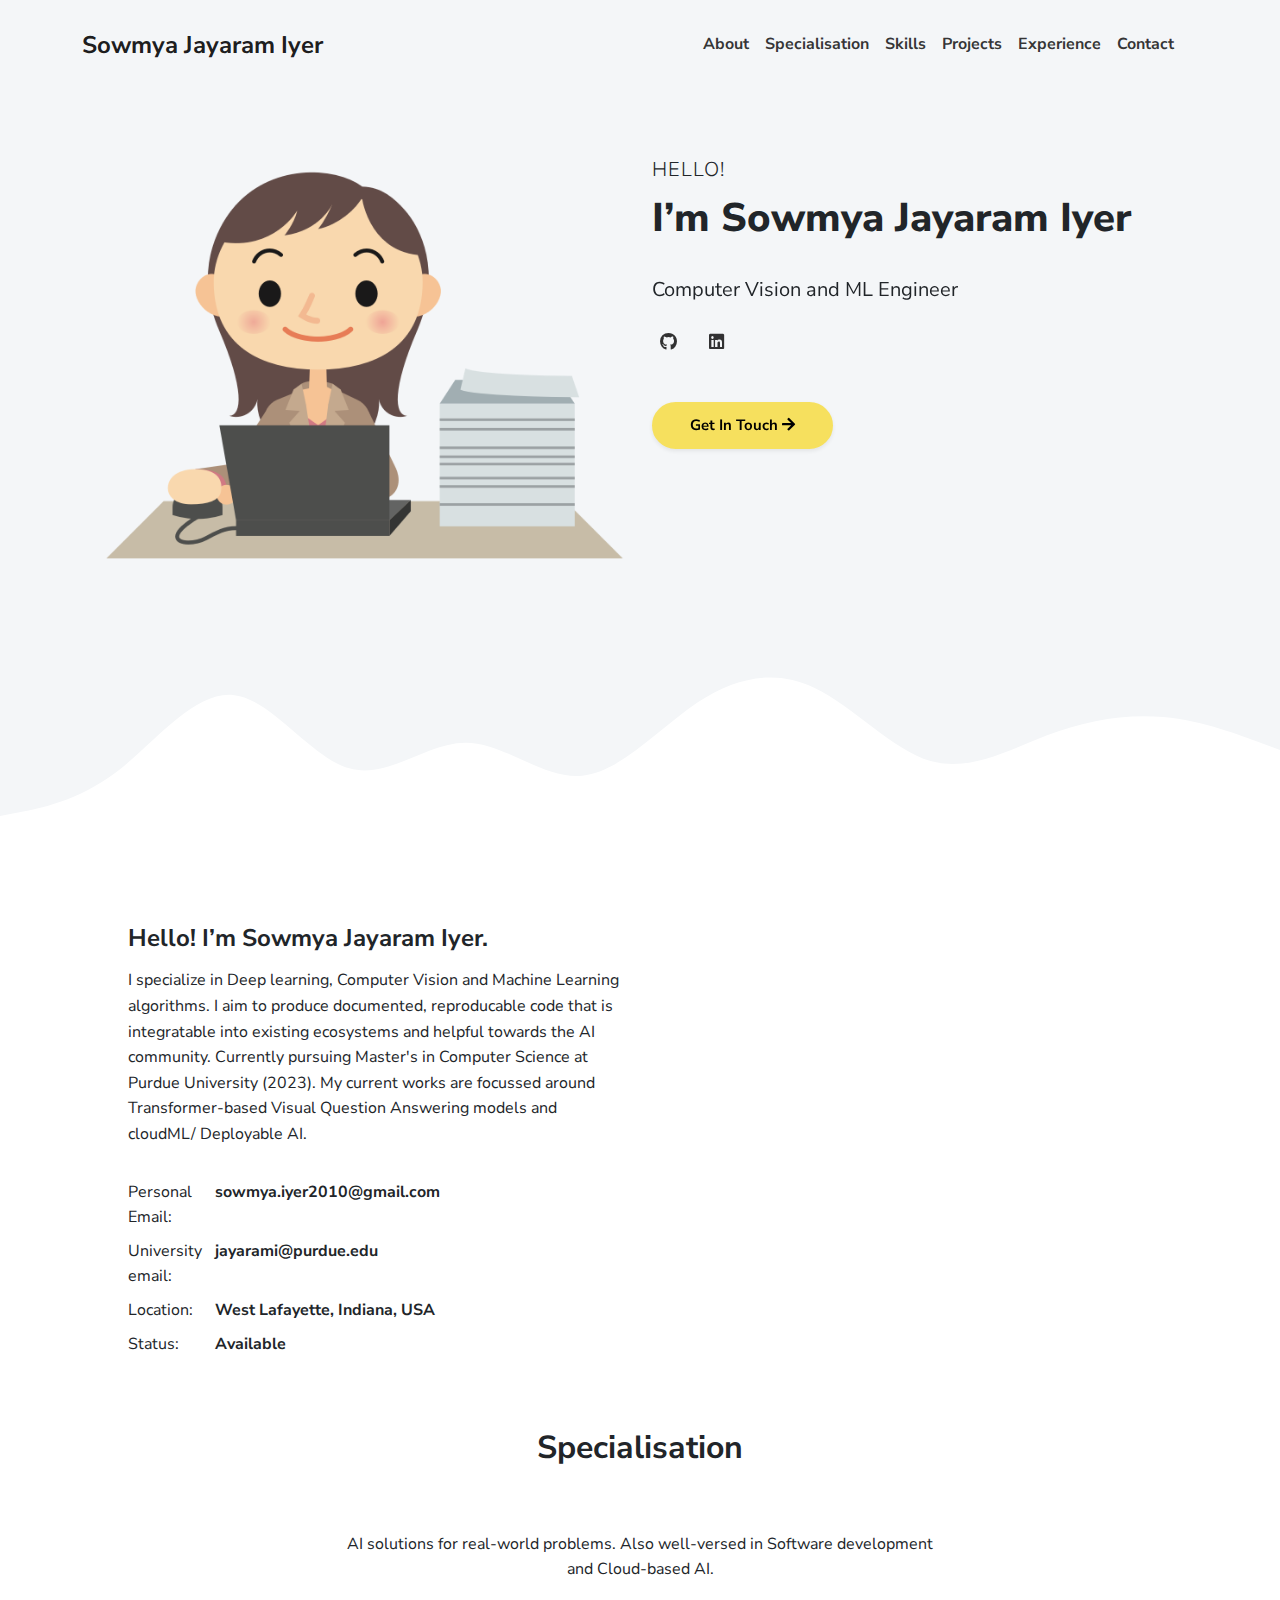
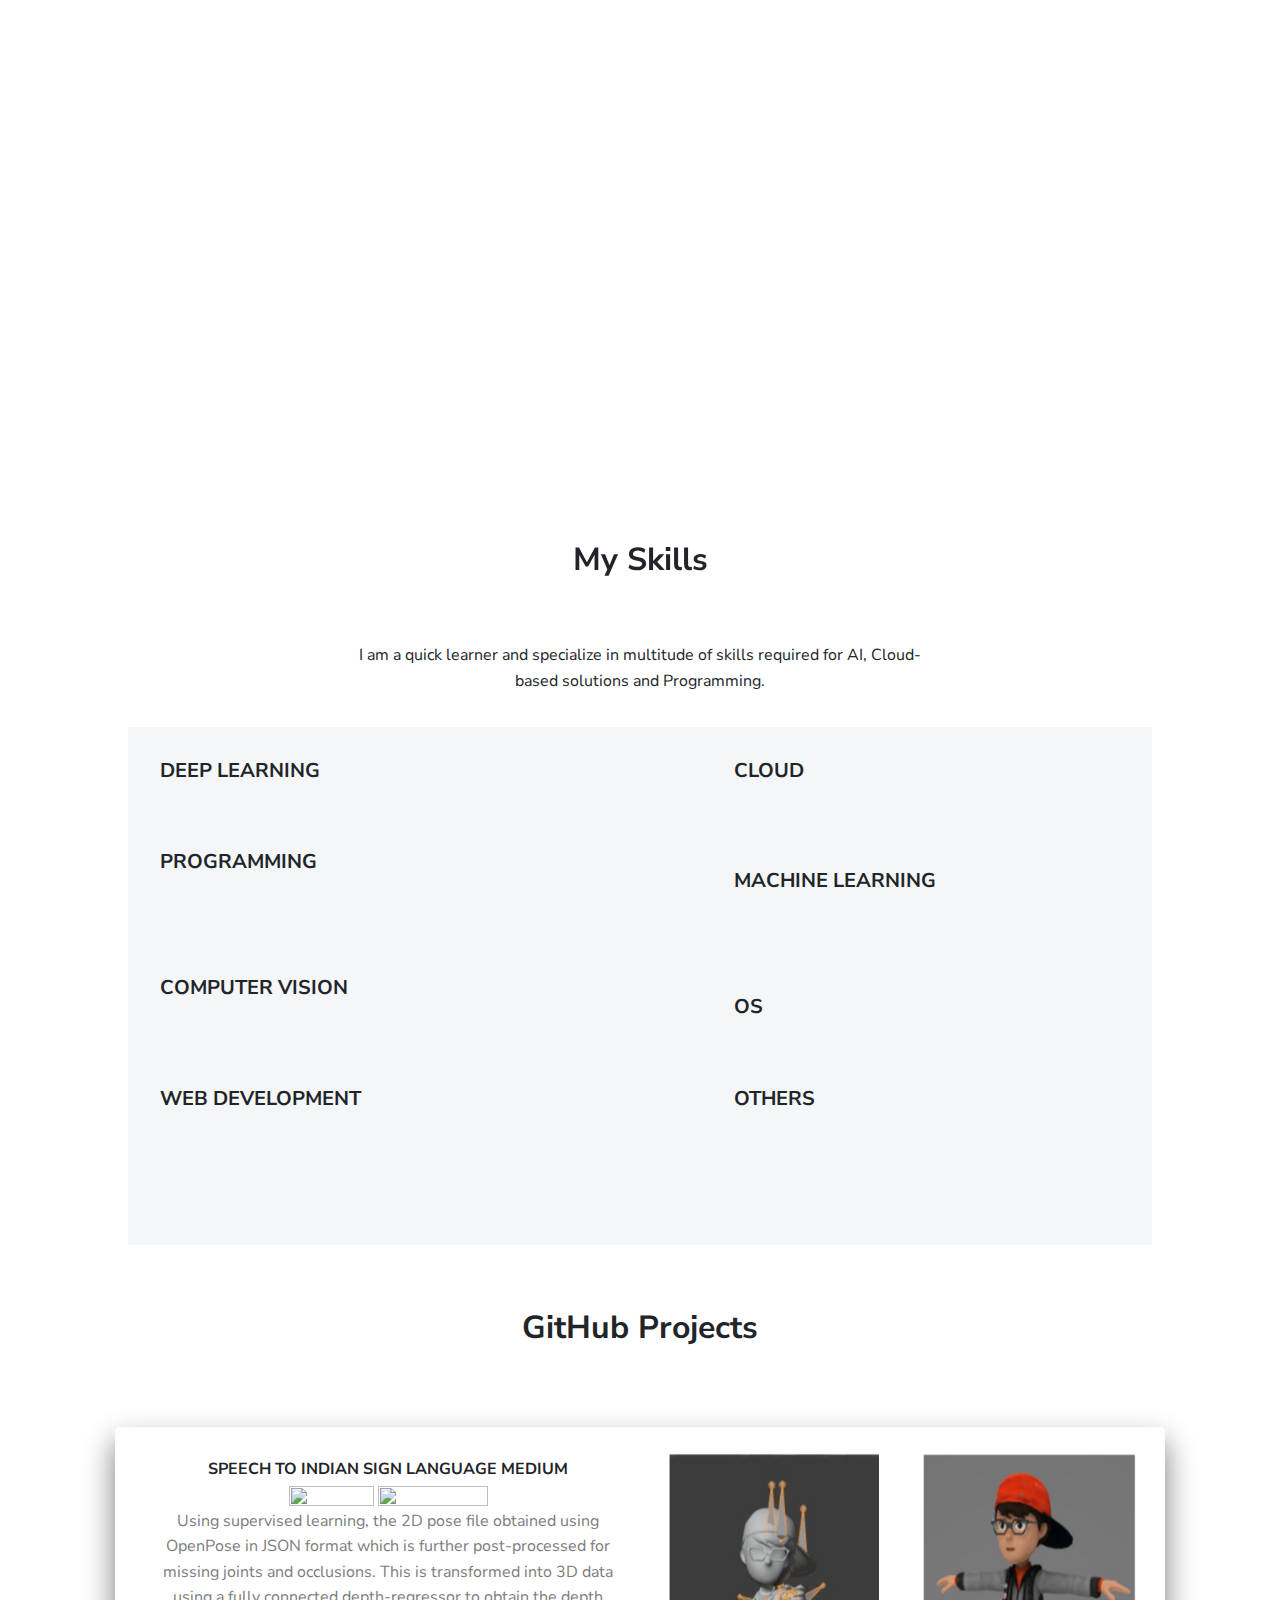
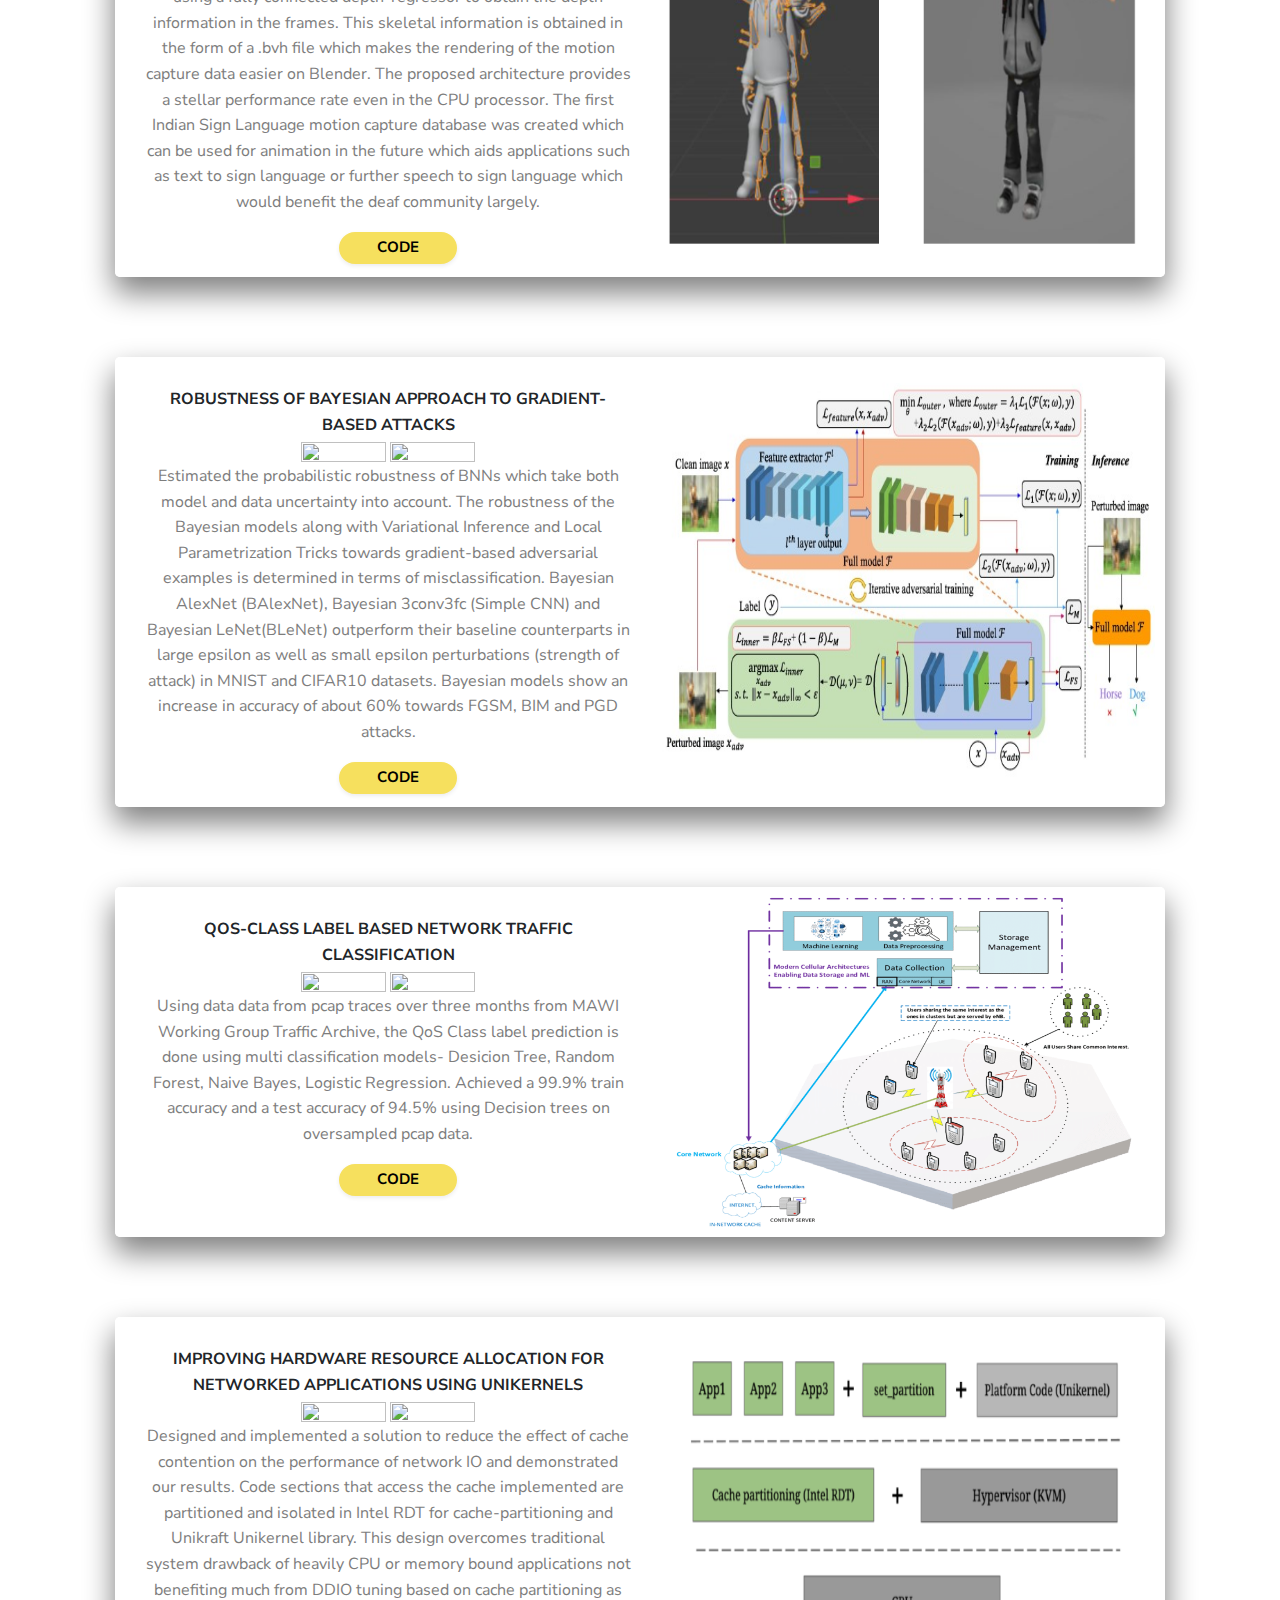
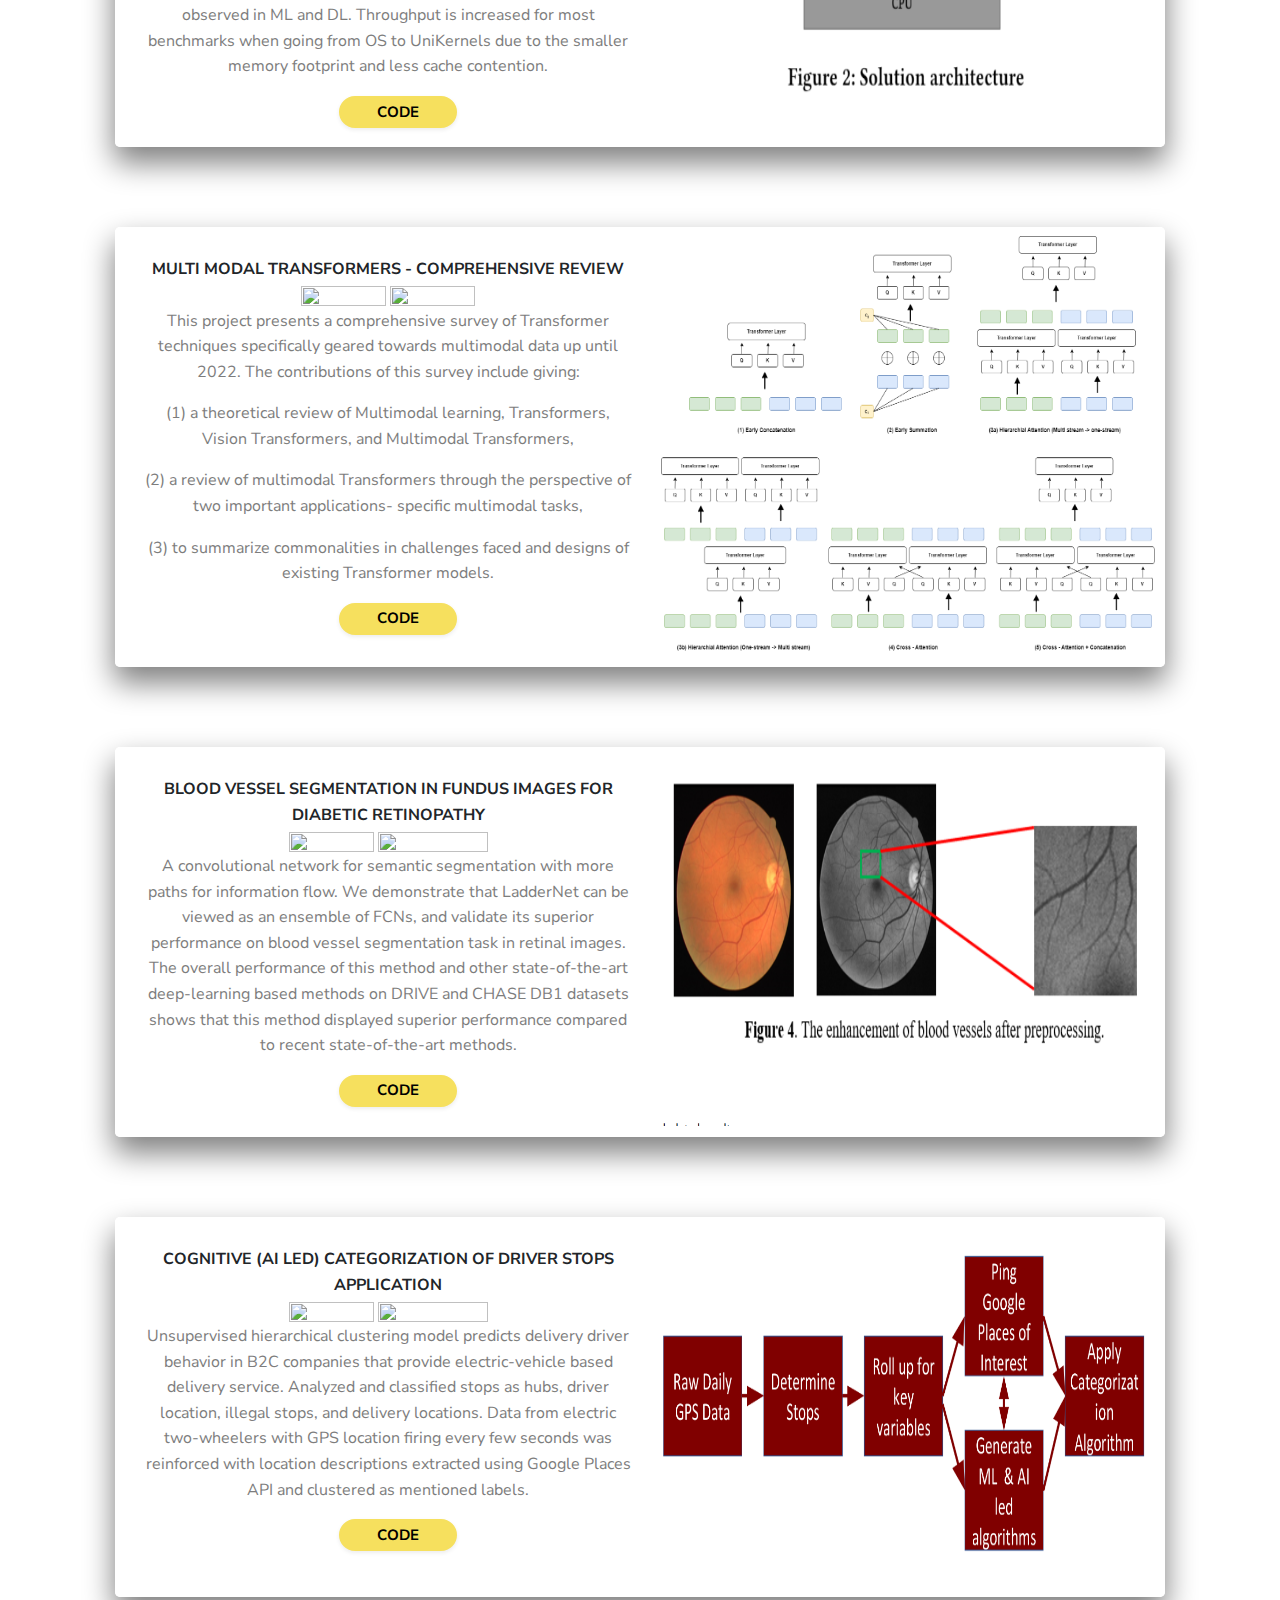
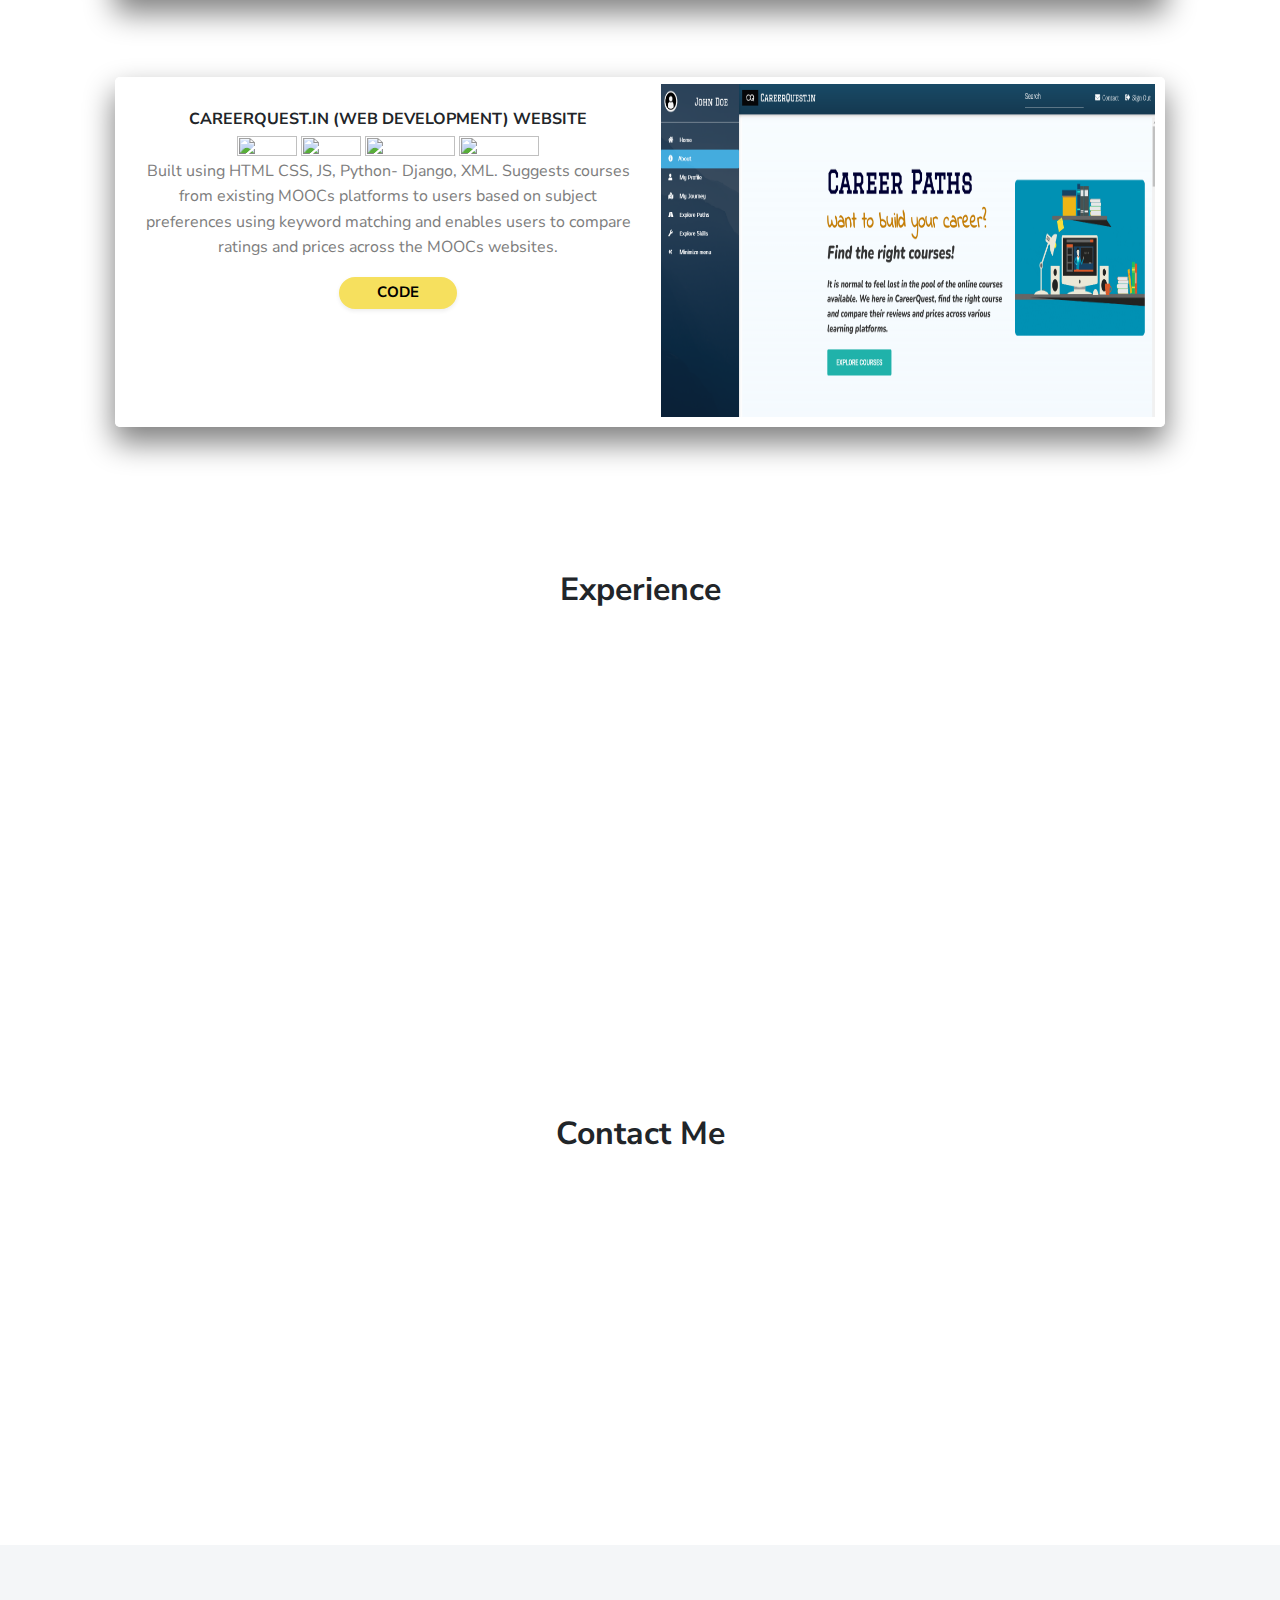
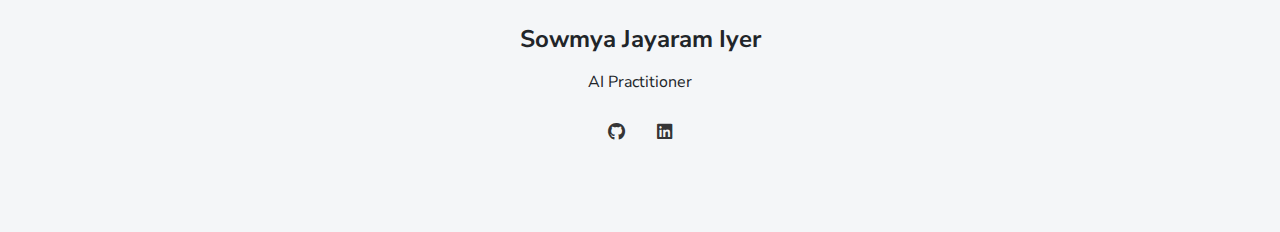
==== commit 3496e9a0: "Updated form" ====
--- a/index.html
+++ b/index.html
@@ -64,7 +64,7 @@
                   <li class="nav-item"><a class="nav-link" href="https://github.com/Sowmya-Iyer" title="GitHub"><i class="fab fa-github"></i><span class="menu-title sr-only">GitHub</span></a></li>
                   <!-- <li class="nav-item"><a class="nav-link" href="https://www.facebook.com/templateflip" title="Facebook"><i class="fab fa-facebook"></i><span class="menu-title sr-only">Facebook</span></a></li> -->
                   <li class="nav-item"><a class="nav-link" href="https://leetcode.com/user8886dH/" title="LeetCode"><i class="cib-leetcode"></i><span class="menu-title sr-only">LeetCode</span></a></li>
-                  <li class="nav-item"><a class="nav-link" href="https://www.linkedin.com/in/sowmya-j-iyer/" title="LinkedIn"><i class="fab fa-linkedin"></i><span class="menu-title sr-only">LinkedIn</span></a></li>
+                  <li class="nav-item"><a class="nav-link" href="https://www.linkedin.com/in/sowmya-j-iyer" title="LinkedIn"><i class="fab fa-linkedin"></i><span class="menu-title sr-only">LinkedIn</span></a></li>
                   <!-- <li class="nav-item"><a class="nav-link" href="https://www.behance.net/templateflip" title="Behance"><i class="fab fa-behance"></i><span class="menu-title sr-only">Behance</span></a></li> -->
                 </ul>
               </nav>
@@ -478,9 +478,9 @@
     <div class="text-center mb-5">
       <h2 class="marker marker-center">Contact Me</h2>
     </div>
-    <div class="row">
-      <div class="col-md-6" data-aos="zoom-in" data-aos-delay="100">
-        <div class="bg-light my-2 p-3 pt-2"><form action="https://formspree.io/your@email.com"
+    <!-- <div class="row"> -->
+      <!-- <div class="col-md-6" data-aos="zoom-in" data-aos-delay="100">
+        <div class="bg-light my-2 p-3 pt-2"><form action="https://formspree.io/sowmya.iyer2010@email.com"
     method="POST">
     <div class="form-group my-2">
       <label for="name" class="form-label fw-bolder">Name</label>
@@ -495,27 +495,26 @@
     <textarea class="form-control" style="resize: none;" id="message" name="message" rows="4" required></textarea>
   </div>
   <button class="btn btn-primary mt-2" type="submit">Send</button>
-</form>
-        </div>
-      </div>
-      <div class="col-md-6" data-aos="fade-left" data-aos-delay="300">
+</form> -->
+        <!-- </div> -->
+      <!-- </div> -->
+      <div class="col-md-12" data-aos="fade-left" data-aos-delay="300" style="text-align: center;">
         <div class="mt-3 px-1">
           <div class="h5">Let’s talk!</div>
-          <p>If you like my work and would like to collaborate, drop me a message using the contact form. </p>
-          <p>Or get in touch using my email.</p>
+          <p>If you like my work and would like to collaborate, get in touch using my email.</p>
         </div>
         <div class="mt-53 px-1">
-          <div class="row"> 
-            <div class="col-sm-2">
-              <div class="pb-1">Personal Email:</div>
-            </div>
-            <div class="col-sm-10">
+          <div class="row" style="display: inline-block; margin-left: auto;margin-right: auto;"> 
+            <div class="row-cols-sm-auto ">
+              <div class="pb-1">Personal Email</div>
+            </div>
+            <div class="row-cols-sm-auto ">
               <div class="pb-1 fw-bolder">sowmya.iyer2010@gmail.com</div>
             </div>
-            <div class="col-sm-2">
+            <div class="row-cols-sm-auto ">
               <div class="pb-1">University Email</div>
             </div>
-            <div class="col-sm-10">
+            <div class="row-cols-sm-auto ">
               <div class="pb-1 fw-bolder">jayarami@purdue.edu</div>
             </div>
           </div>
@@ -534,7 +533,7 @@
           <ul class="nav justify-content-center">
             <li class="nav-item"><a class="nav-link" href="https://github.com/Sowmya-Iyer" title="GitHub"><i class="fab fa-github"></i><span class="menu-title sr-only">GitHub</span></a></li>
             <li class="nav-item"><a class="nav-link" href="https://leetcode.com/user8886dH/" title="LeetCode"><i class="cib-leetcode"></i><span class="menu-title sr-only">LeetCode</span></a></li>
-            <li class="nav-item"><a class="nav-link" href="https://www.linkedin.com/in/sowmya-j-iyer/" title="LinkedIn"><i class="fab fa-linkedin"></i><span class="menu-title sr-only">LinkedIn</span></a></li>
+            <li class="nav-item"><a class="nav-link" href="https://www.linkedin.com/in/sowmya-j-iyer" title="LinkedIn"><i class="fab fa-linkedin"></i><span class="menu-title sr-only">LinkedIn</span></a></li>
           </ul>
         </nav>
       </div>
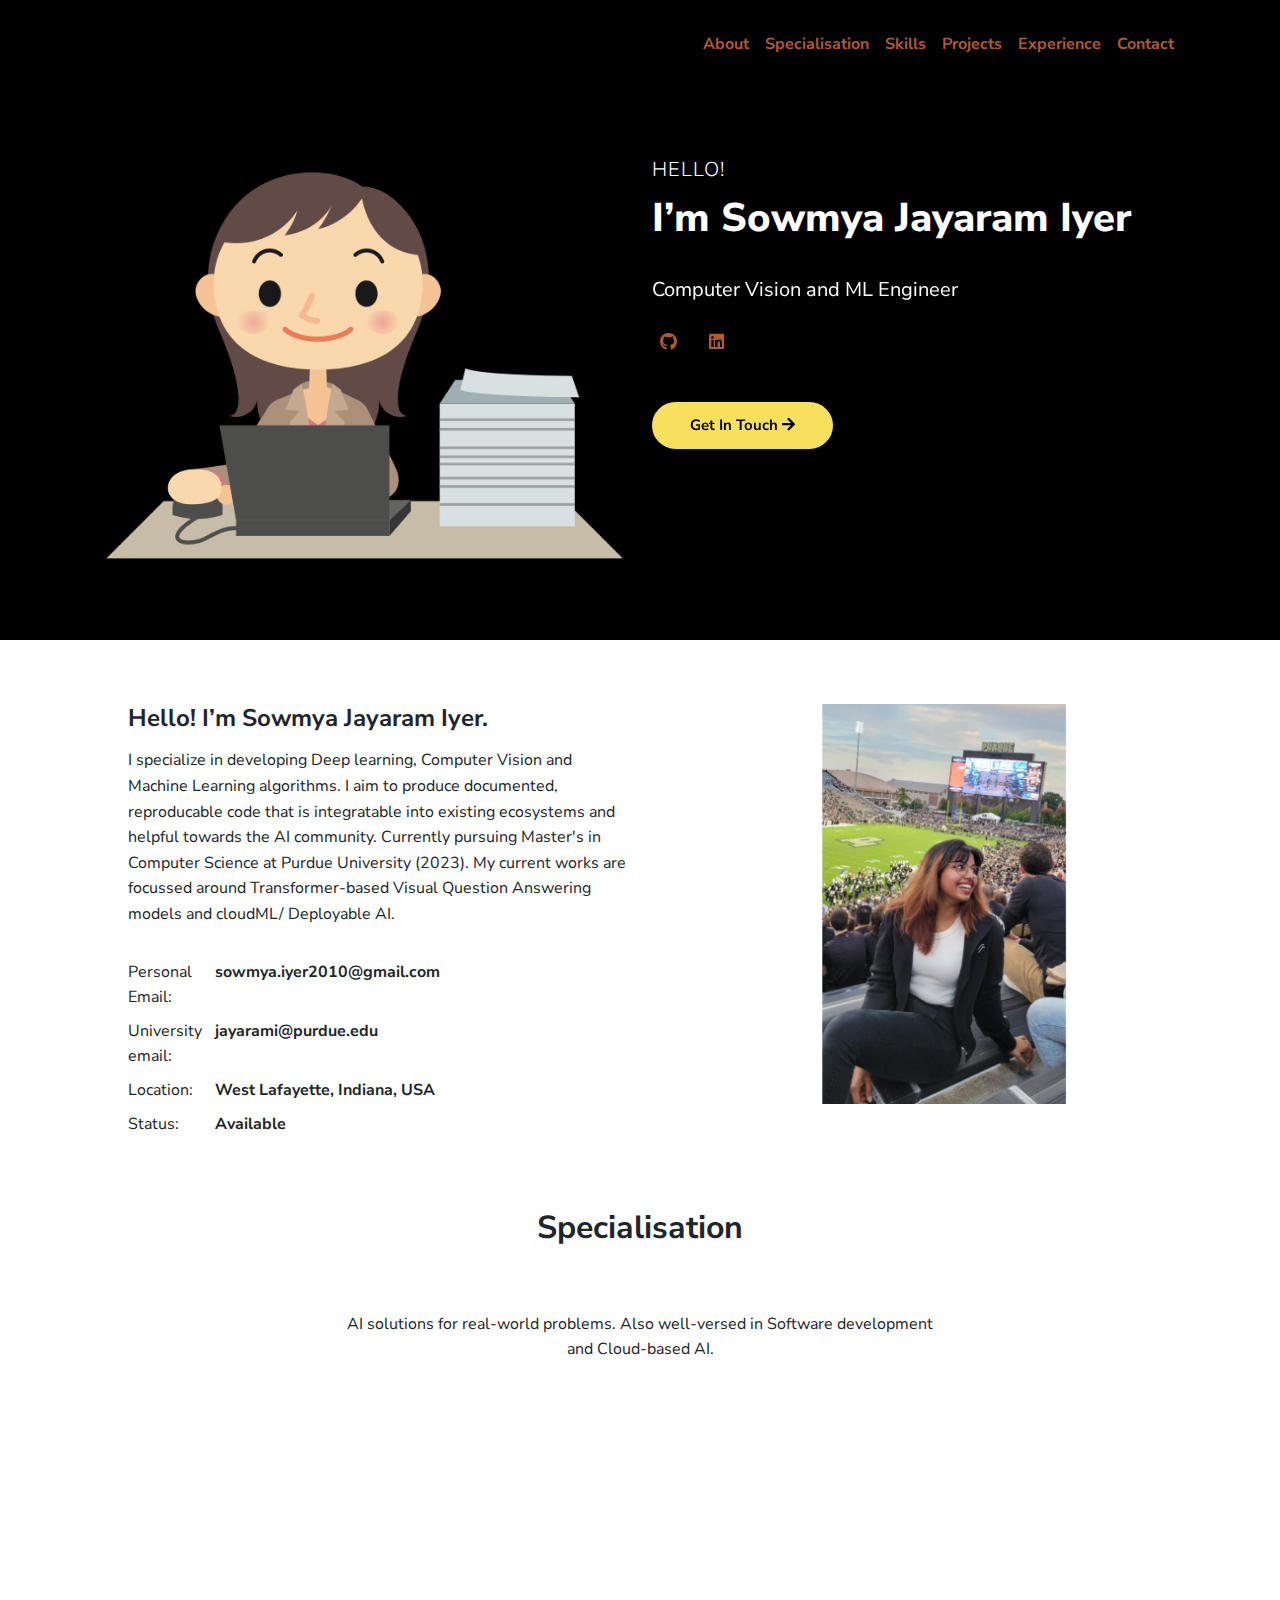
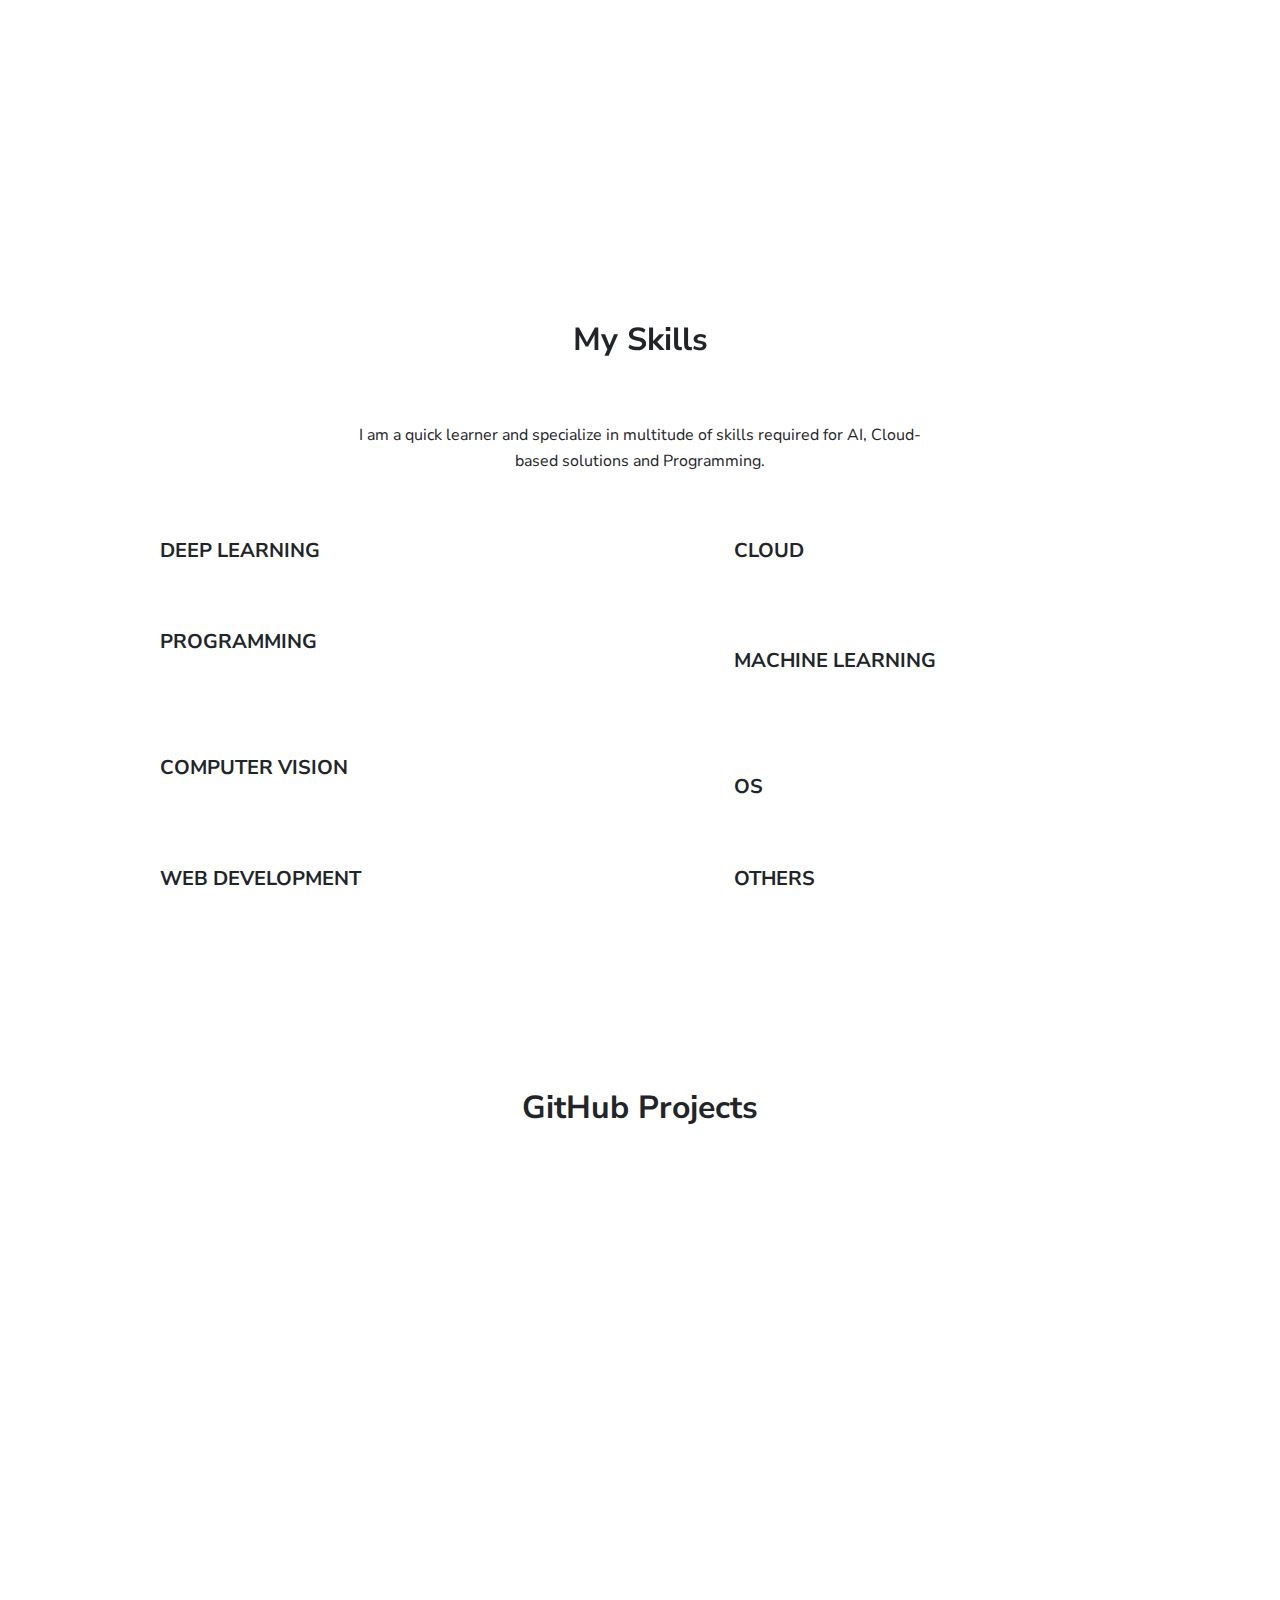
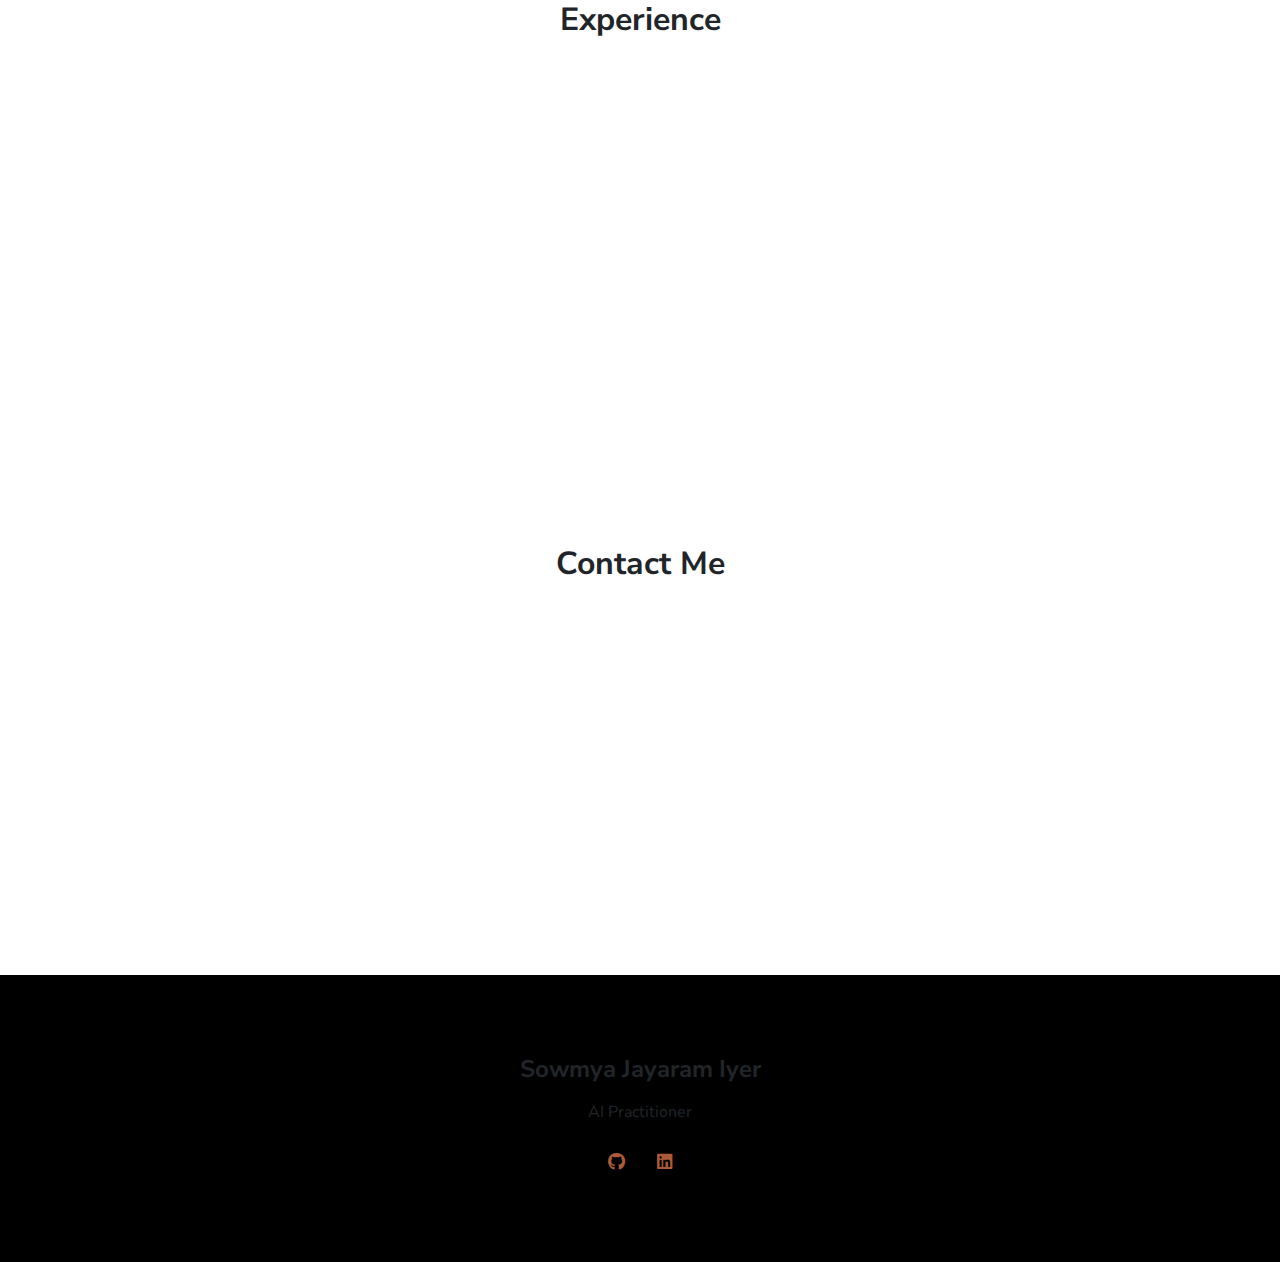
==== commit dd78856d: "Updated interface" ====
--- a/index.html
+++ b/index.html
@@ -29,9 +29,9 @@
     </noscript>
   </head>
   <body id="top">
-    <header class="bg-light">
+    <header class="bg-light text-purple">
       <nav class="navbar navbar-expand-lg navbar-light bg-light" id="header-nav" role="navigation">
-        <div class="container"><a class="link-dark navbar-brand site-title mb-0" href="#">Sowmya Jayaram Iyer</a>
+        <div class="container"><a class="navbar-brand site-title mb-0" href="#">Sowmya Jayaram Iyer</a>
           <button class="navbar-toggler" type="button" data-bs-toggle="collapse" data-bs-target="#navbarSupportedContent" aria-controls="navbarSupportedContent" aria-expanded="false" aria-label="Toggle navigation"><span class="navbar-toggler-icon"></span></button>
           <div class="collapse navbar-collapse" id="navbarSupportedContent">
             <ul class="navbar-nav ms-auto me-2">
@@ -49,7 +49,7 @@
     <div class="page-content">
       <div id="content">
 <header>
-  <div class="cover bg-light">
+  <div class="cover bg-light text-white">
     <div class="container px-3">
       <div class="row">
         <div class="col-lg-6 p-2"><img class="img-fluid" src="images/illustrations/hello.png" alt="hello"/></div>
@@ -82,7 +82,7 @@
     <div class="row">
       <div class="col-md-6">
         <h2 class="h4 my-2">Hello! I’m Sowmya Jayaram Iyer.</h2>
-        <p>I specialize in Deep learning, Computer Vision and Machine Learning algorithms. I aim to produce documented, reproducable code that is integratable into existing ecosystems and helpful towards the AI community. Currently pursuing Master's in Computer Science at Purdue University (2023). My current works are focussed around Transformer-based Visual Question Answering models and cloudML/ Deployable AI.</p>
+        <p>I specialize in developing Deep learning, Computer Vision and Machine Learning algorithms. I aim to produce documented, reproducable code that is integratable into existing ecosystems and helpful towards the AI community. Currently pursuing Master's in Computer Science at Purdue University (2023). My current works are focussed around Transformer-based Visual Question Answering models and cloudML/ Deployable AI.</p>
         <div class="row mt-3">
           <!-- <div class="col-sm-2">
             <div class="pb-1">Age:</div>
@@ -150,6 +150,7 @@
       </div>
       <div class="col-md-3 text-center" data-aos="fade-up" data-aos-delay="400"><img class="mb-2" src="images/services/software.png" width="96" height="96" alt="Software Developer"/>
         <div class="h5">Software Development</div>
+        <p>Web Development | Programming | Algorithm Optimisation </p>
       </div>
     </div>
   </div>
@@ -162,7 +163,7 @@
     <div class="text-center">
       <p class="mx-auto mb-3" style="max-width:600px">I am a quick learner and specialize in multitude of skills required for AI, Cloud-based solutions and Programming.</p>
     </div>
-    <div class="bg-light p-3">
+    <div class="bg-transparent p-3 text-black" >
       <div class="row">
         <div class="col-md-5">
           <div class="h5"><span class="me-auto">DEEP LEARNING</span></div>
@@ -301,20 +302,22 @@
     </div>
   </div>
 </div>
-<div class="section px-2 px-lg-4 pt-5" id="projects">
-  <div class="container">
+
+
+<div class="section px-3 px-lg-4 pt-5" id="projects">
+  <div class="container-narrow">
     <div class="text-center mb-5">
       <h2 class="marker marker-center">GitHub Projects</h2>
     </div>
 
-    <div id="container2" style="width: 1050px; height: 450px">	
+    <!-- <div id="container2" style="width: 1050px; height: 450px">	
       <div class="product-details2">
           <div class ="col-md text-center"><strong>SPEECH TO INDIAN SIGN LANGUAGE MEDIUM</strong> </div>	
           <div id="code-images">
             <img class="code-tag" src="https://img.shields.io/badge/python-3.7+-blue.svg" style="width:85px; height:20px;" alt=""/>
             <img class="code-tag" src="https://img.shields.io/badge/tensorflow_gpu-2.11.0-orange.svg" style="width:110px; height:20px;" alt=""/>
           </div>	
-          <p class="information">Using supervised learning, the 2D pose file obtained using OpenPose in JSON format which is further post-processed for missing joints and occlusions. This is transformed into 3D data using a fully connected depth-regressor to obtain the depth information in the frames. This skeletal information is obtained in the form of a .bvh file which makes the rendering of the motion capture data easier on Blender. The proposed architecture provides a stellar performance rate even in the CPU processor. The first Indian Sign Language motion capture database was created which can be used for animation in the future which aids applications such as text to sign language or further speech to sign language which would benefit the deaf community largely.</p>
+          <p class="information"></p>
           <div class="my-auto" style="margin-top: 1px;margin-bottom: 3px;"><a class="btn btn-primary shadow-sm mt-0" style=" padding: 0 rem 0 rem; line-height: .6; position:relative; top:1%; left:40%;"href="https://github.com/Sowmya-Iyer/ISL2MoCap">CODE</a></div>
       </div>
       <div class="product-image2">
@@ -337,98 +340,209 @@
       </div> 
     </div>
 
-    <div id="container2" style="width: 1050px; height: 350px">	
-      <div class="product-details2">
-          <div class ="col-md text-center"><strong>QOS-CLASS LABEL BASED NETWORK TRAFFIC CLASSIFICATION</strong> </div>	
-          <div id="code-images">
-            <img class="code-tag" src="https://img.shields.io/badge/python-3.7+-blue.svg" style="width:85px; height:20px;" alt=""/>
-            <img class="code-tag" src="https://img.shields.io/badge/pytorch-1.3.1-blue.svg" style="width:85px; height:20px;" alt=""/>
-          </div>
-          <p class="information">Using data data from pcap traces over three months from MAWI Working Group Traffic Archive, the QoS Class label prediction is done using multi classification models- Desicion Tree, Random Forest, Naive Bayes, Logistic Regression. Achieved a 99.9% train accuracy and a test accuracy of 94.5% using Decision trees on oversampled pcap data. </p>
+    </div>
+    </div> -->
+    <div class="row">
+      <div class="col-md-6">
+        <div class="card mb-3" data-aos="fade-right" data-aos-delay="100">
+          <div class="card-header px-3 py-2">
+            <div class="d-flex justify-content-between">
+              <div>
+                <h3 class="h5 mb-1 text-white">Speech to Indian Sign Language Medium</h3>
+                <div class="text-small text-white"><small>Deep Learning</small></div>
+              </div><img src="images/projects/black.png" width="48" height="48" alt="web"/>
+            </div>
+          </div>
+          <div class="card-body px-3 py-2">
+            <div id="code-images">
+              <img class="code-tag" src="https://img.shields.io/badge/python-3.7+-blue.svg" style="width:85px; height:20px;" alt=""/>
+              <img class="code-tag" src="https://img.shields.io/badge/tensorflow_gpu-2.11.0-orange.svg" style="width:110px; height:20px;" alt=""/>
+            </div>	
+            <img src="images/projects/isl2mocap.png" alt="qos" style="width:420px; height:300px; margin-bottom: 10px; margin-top: 10px;">
+            <p class>A translation medium for text/speech to Indian Sign Language is built using supervised learning. 
+              From ISL educational videos, human 2D pose is estimated. 
+              This project tackles problems in pose data such as missing joint information and occlusions. 
+              Later, 2D pose data is transformed into 3D pose data using a fully connected depth-regressor model to obtain the depth information for each frame. 
+              The architecture has a consistent performance rate, for handling missing/occluded joints and obtaining depth in the output, in the GPU as well as CPU processor. 
+              This creates the first Indian Sign Language motion capture database.
+              For the translation medium, nltk library is used to grammatically change input text in English to ISL (order of parts of sentence/ tense).
+              Output 3D data stored as .bvh file is rendered on Blender to give action ISL output.</p>
+              <div class="my-auto" style="margin-top: 1px;margin-bottom: 3px;"><a class="btn btn-primary shadow-sm mt-0" style=" padding: 0 rem 0 rem; line-height: .6; position:relative; top:1%; left:40%;"href="https://github.com/Sowmya-Iyer/BayesianAdversarialDefense">CODE</a></div>
+            </div>
+        </div>
+      </div>
+      <div class="col-md-6">
+        <div class="card mb-3" data-aos="fade-left" data-aos-delay="300">
+          <div class="card-header px-3 py-2">
+            <div class="d-flex justify-content-between">
+              <div>
+                <h3 class="h5 mb-1 text-white">Robustness of Bayesian-approach to Gradient-based Attacks</h3>
+                <div class=" text-small text-white"><small>Statistical Machine Learning</small></div>
+              </div><img src="images/projects/black.png" width="48" height="48" alt="web"/>
+            </div>
+          </div>
+          <div class="card-body px-3 py-2">
+            <div id="code-images">
+              <img class="code-tag" src="https://img.shields.io/badge/python-3.7+-blue.svg" style="width:85px; height:20px;" alt=""/>
+              <img class="code-tag" src="https://img.shields.io/badge/pytorch-1.3.1-blue.svg" style="width:85px; height:20px;" alt=""/>
+            </div>
+            <img src="images/projects/bayesian.jpg" alt="bayesian" style="width:420px; height:300px; margin-bottom: 10px; margin-top: 10px;">
+            <p class="information">Bayesian-Models are used to defend ML-Models from gradient-based adversarial attacks in images. 
+              Adversarial (perturbed) images have the ability to reduce a ML-model's performance by forcing mispredictions. 
+              BNNs take both model and data uncertainty into account which gives them a probabilistic robustness against adversarial attacks. 
+              Using Variational Inference and Local Parametrization Tricks, Bayesian AlexNet (BAlexNet), Bayesian 3conv3fc (Simple CNN) and Bayesian LeNet(BLeNet) outperform their baseline counterparts.
+              MNIST and CIFAR10 datasets are made adversial using both large epsilon as well as small epsilon perturbations (strength of attack) using FGSM, BIM and PGD attacks.
+              Bayesian models increase the accuracy in prediction of the baseline models by atleast 60% against adversarial images reducing misclassification.</p>
+            <div class="my-auto" style="margin-top: 1px;margin-bottom: 3px;"><a class="btn btn-primary shadow-sm mt-0" style=" padding: 0 rem 0 rem; line-height: .6; position:relative; top:1%; left:40%;"href="https://github.com/Sowmya-Iyer/BayesianAdversarialDefense">CODE</a></div>
+          </div>
+        </div>
+      </div>
+    </div>
+
+    <div class="row">
+      <div class="col-md-6">
+        <div class="card mb-3" data-aos="fade-right" data-aos-delay="100">
+          <div class="card-header px-3 py-2">
+            <div class="d-flex justify-content-between">
+              <div>
+                <h3 class="h5 mb-1 text-white">QOS-Class label-based Network Traffic Classification</h3>
+                <div class="text-small text-white"><small>Machine Learning</small></div>
+              </div><img src="images/projects/black.png" width="48" height="48" alt="web"/>
+            </div>
+          </div>
+          <div class="card-body px-3 py-2">
+            <div id="code-images">
+              <img class="code-tag" src="https://img.shields.io/badge/python-3.7+-blue.svg" style="width:85px; height:20px;" alt=""/>
+              <img class="code-tag" src="https://img.shields.io/badge/pytorch-1.3.1-blue.svg" style="width:85px; height:20px;" alt=""/>
+            </div>
+            <img src="images/projects/qos.png" alt="qos" style="width:420px; height:300px; margin-bottom: 10px; margin-top: 10px;">
+            <p class>Network traffic is classified using deep packet inspection in pcap traces. Packet information (source_ip, dest_ip, etc.) is used to predict QoS Labels for Network Classification. Data is obtained from MAWI Working Group Traffic Archive for a period of three weeks. Using multi classification models- Desicion Tree, Random Forest, Naive Bayes, Logistic Regression, achieved a 99.9% train accuracy and a test accuracy of 94.5%. </p>
           <div class="my-auto" style="margin-top: 1px;margin-bottom: 3px;"><a class="btn btn-primary shadow-sm mt-0" style=" padding: 0 rem 0 rem; line-height: .6; position:relative; top:1%; left:40%;"href="https://github.com/Sowmya-Iyer/QoS-Class-Label-Based-Network-Traffic-Classification">CODE</a></div>
-      </div>
-      <div class="product-image2">
-        <img src="images/projects/qos.png" alt="">
-      </div> 
-    </div>
-
-    <div id="container2" style="width: 1050px; height: 430px">	
-      <div class="product-details2">
-          <div class ="col-md text-center"><strong>IMPROVING HARDWARE RESOURCE ALLOCATION FOR NETWORKED APPLICATIONS USING UNIKERNELS</strong> </div>	
-          <div id="code-images">
-            <img class="code-tag" src="https://img.shields.io/badge/Intel(R)-RDT-blue.svg" style="width:85px; height:20px;" alt=""/>
-            <img class="code-tag" src="https://img.shields.io/badge/pykraft-3.7-green.svg" style="width:85px; height:20px;" alt=""/>
-          </div>
-          <p class="information">Designed and implemented a solution to reduce the effect of cache contention on the performance of network IO and demonstrated our results. Code sections that access the cache implemented are partitioned and isolated in Intel RDT for cache-partitioning and Unikraft Unikernel library. This design overcomes traditional system drawback of heavily CPU or memory bound applications not benefiting much from DDIO tuning based on cache partitioning as observed in ML and DL. Throughput is increased for most benchmarks when going from OS to UniKernels due to the smaller memory footprint and less cache contention.</p>
+          </div>
+        </div>
+      </div>
+      <div class="col-md-6">
+        <div class="card mb-3" data-aos="fade-left" data-aos-delay="300">
+          <div class="card-header px-3 py-2">
+            <div class="d-flex justify-content-between">
+              <div>
+                <h3 class="h5 mb-1 text-white">Improving Hardware Resource allocation for Networked Applications using UNIKERNELS</h3>
+                <div class=" text-small text-white"><small>Networks and Data Communication</small></div>
+              </div><img src="images/projects/black.png" width="48" height="48" alt="web"/>
+            </div>
+          </div>
+          <div class="card-body px-3 py-2">
+            <div id="code-images">
+              <img class="code-tag" src="https://img.shields.io/badge/Intel(R)-RDT-blue.svg" style="width:85px; height:20px;" alt=""/>
+              <img class="code-tag" src="https://img.shields.io/badge/pykraft-3.7-green.svg" style="width:85px; height:20px;" alt=""/>
+            </div>
+            <img src="images/projects/unikernel.png" alt="CareerQuest" style="width:420px; height:300px; margin-bottom: 10px; margin-top: 10px;">
+            <p>Designed and implemented a solution to reduce the effect of cache contention on the performance of network IO and demonstrated our results. Code sections that access the cache implemented are partitioned and isolated in Intel RDT for cache-partitioning and Unikraft Unikernel library. This design overcomes traditional system drawback of heavily CPU or memory bound applications not benefiting much from DDIO tuning based on cache partitioning as observed in ML and DL. Throughput is increased for most benchmarks when going from OS to UniKernels due to the smaller memory footprint and less cache contention.</p>
           <div class="my-auto" style="margin-top: 1px;margin-bottom: 3px;"><a class="btn btn-primary shadow-sm mt-0" style=" padding: 0 rem 0 rem; line-height: .6; position:relative; top:1%; left:40%;"href="https://github.com/anmolsahoo25/cs536-project">CODE</a></div>
-      </div>
-      <div class="product-image2">
-        <img src="images/projects/unikernel.png" alt="">
-      </div> 
-    </div>
-    <div id="container2" style="width: 1050px; height: 440px">	
-      <div class="product-details2">
-          <div class ="col-md text-center"><strong>MULTI MODAL TRANSFORMERS - COMPREHENSIVE REVIEW</strong> </div>	
-          <div id="code-images">
-            <img class="code-tag" src="https://img.shields.io/badge/python-3.7+-blue.svg" style="width:85px; height:20px;" alt=""/>
-            <img class="code-tag" src="https://img.shields.io/badge/pytorch-1.3.1-blue.svg" style="width:85px; height:20px;" alt=""/>
-          </div>
-          <p class="information">This project presents a comprehensive survey of Transformer techniques specifically geared towards multimodal data up until 2022. The contributions of this survey include giving:</p>
-          <p class="information">(1) a theoretical review of Multimodal learning, Transformers, Vision Transformers, and Multimodal Transformers,</p>
-          <p class="information">(2) a review of multimodal Transformers through the perspective of two important applications- specific multimodal tasks,</p>
-          <p class="information">(3) to summarize commonalities in challenges faced and designs of existing Transformer models. </p>
-          <div class="my-auto" style="margin-top: 1px;margin-bottom: 3px;"><a class="btn btn-primary shadow-sm mt-0" style=" padding: 0 rem 0 rem; line-height: .6; position:relative; top:1%; left:40%;"href="https://github.com/Sowmya-Iyer/Multimodal-transformers">CODE</a></div>
-      </div>
-      <div class="product-image2">
-        <img src="images/projects/savar.png" alt="">
-      </div> 
-    </div>
-
-    <div id="container2" style="width: 1050px; height: 390px">	
-      <div class="product-details2">
-          <div class ="col-md text-center"><strong>BLOOD VESSEL SEGMENTATION IN FUNDUS IMAGES FOR DIABETIC RETINOPATHY</strong> </div>	
-          <div id="code-images">
-            <img class="code-tag" src="https://img.shields.io/badge/python-3.7+-blue.svg" style="width:85px; height:20px;" alt=""/>
-            <img class="code-tag" src="https://img.shields.io/badge/tensorflow_gpu-2.11.0-orange.svg" style="width:110px; height:20px;" alt=""/>
-          </div>
-          <p class="information">A convolutional network for semantic segmentation with more paths for information flow. We demonstrate that LadderNet can be viewed as an ensemble of FCNs, and validate its superior performance on blood vessel segmentation task in retinal images. The overall performance of this method and other state-of-the-art deep-learning based methods on DRIVE and CHASE DB1 datasets shows that this method displayed superior performance compared to recent state-of-the-art methods.</p>
-          <div class="my-auto" style="margin-top: 1px;margin-bottom: 3px;"><a class="btn btn-primary shadow-sm mt-0" style=" padding: 0 rem 0 rem; line-height: .6; position:relative; top:1%; left:40%;"href="https://github.com/Sowmya-Iyer/Blood-Vessel-Segmentation-in-fundus-images-for-Diabetic-Retinopathy">CODE</a></div>
-      </div>
-      <div class="product-image2">
-        <img src="images/projects/dr.png" alt="">
-      </div> 
-    </div>
-
-    <div id="container2" style="width: 1050px; height: 380px">	
-      <div class="product-details2">
-          <div class ="col-md text-center"><strong>COGNITIVE (AI LED) CATEGORIZATION OF DRIVER STOPS APPLICATION </strong> </div>	
-          <div id="code-images">
-            <img class="code-tag" src="https://img.shields.io/badge/python-3.7+-blue.svg" style="width:85px; height:20px;" alt=""/>
-            <img class="code-tag" src="https://img.shields.io/badge/tensorflow_gpu-2.11.0-orange.svg" style="width:110px; height:20px;" alt=""/>
-          </div>
-          <p class="information">Unsupervised hierarchical clustering model predicts delivery driver behavior in B2C companies that provide electric-vehicle based delivery service. Analyzed and classified stops as hubs, driver location, illegal stops, and delivery locations. Data from electric two-wheelers with GPS location firing every few seconds was reinforced with location descriptions extracted using Google Places API and clustered as mentioned labels. </p>
-          <div class="my-auto" style="margin-top: 1px;margin-bottom: 3px;"><a class="btn btn-primary shadow-sm mt-0" style=" padding: 0 rem 0 rem; line-height: .6; position:relative; top:1%; left:40%;"href="https://github.com/Sowmya-Iyer/COGNITIVE-AI-LED-CATEGORIZATION-OF-DRIVER-STOPS-APPLICATION">CODE</a></div>
-      </div>
-      <div class="product-image2">
-        <img src="images/projects/driver.png" alt="">
-      </div> 
-    </div>
-    <div id="container2" style="width: 1050px; height: 350px">	
-      <div class="product-details2">
-          <div class ="col-md text-center"><strong>CAREERQUEST.IN (WEB DEVELOPMENT) WEBSITE</strong> </div>	
-          <div id="code-images">
-            <img class="code-tag" src="https://img.shields.io/badge/HTML-5-orange.svg" style="width:60px; height:20px;" alt=""/>
-            <img class="code-tag" src="https://img.shields.io/badge/CSS-3-yellow.svg" style="width:60px; height:20px;" alt=""/>
-            <img class="code-tag" src="https://img.shields.io/badge/JQuery-1.10.2-orange.svg" style="width:90px; height:20px;" alt=""/>
-            <img class="code-tag" src="https://img.shields.io/badge/python-3.7-blue.svg" style="width:80px; height:20px;" alt=""/>
-          </div>
-          <p class="information">Built using HTML CSS, JS, Python- Django, XML. Suggests courses from existing MOOCs platforms to users based on subject preferences using keyword matching and enables users to compare ratings and prices across the MOOCs websites.  </p>
-          <div class="my-auto" style="margin-top: 1px;margin-bottom: 3px;"><a class="btn btn-primary shadow-sm mt-0" style=" padding: 0 rem 0 rem; line-height: .6; position:relative; top:1%; left:40%;"href="https://github.com/Sowmya-Iyer/COGNITIVE-AI-LED-CATEGORIZATION-OF-DRIVER-STOPS-APPLICATION">CODE</a></div>
-      </div>
-      <div class="product-image2">
-        <img src="images/projects/cq.png" alt="">
-      </div> 
-    </div>
+          </div>
+        </div>
+      </div>
+    </div>
+
+
+
+    <div class="row">
+      <div class="col-md-6">
+        <div class="card mb-3" data-aos="fade-right" data-aos-delay="100">
+          <div class="card-header px-3 py-2">
+            <div class="d-flex justify-content-between">
+              <div>
+                <h3 class="h5 mb-1 text-white">Blood Vessel segmentation in fundus(eye) images for Diabetic Retinopathy</h3>
+                <div class="text-small text-white"><small>Deep Learning</small></div>
+              </div><img src="images/projects/black.png" width="48" height="48" alt="web"/>
+            </div>
+          </div>
+          <div class="card-body px-3 py-2">
+            <div id="code-images">
+              <img class="code-tag" src="https://img.shields.io/badge/python-3.7+-blue.svg" style="width:85px; height:20px;" alt=""/>
+              <img class="code-tag" src="https://img.shields.io/badge/tensorflow_gpu-2.11.0-orange.svg" style="width:110px; height:20px;" alt=""/>
+            </div>
+            <img src="images/projects/dr.png" alt="dbr" style="width:420px; height:300px; margin-bottom: 10px; margin-top: 10px;">
+            <p>A U-Net segmentation model (CNN) for accurate segmentation of blood vessels in retinal images used to identify various stages of Diabetic Retinopathy.
+              U-Net allows for more paths for information flow and can be viewed as an ensemble of FCNs. 
+              On DRIVE and CHASE DB1 datasets, the model achieves a AUC-ROC of 0.98127 surpassing other state-of-the-art deep-learning based methods.</p>
+            <div class="my-auto" style="margin-top: 1px;margin-bottom: 3px;"><a class="btn btn-primary shadow-sm mt-0" style=" padding: 0 rem 0 rem; line-height: .6; position:relative; top:1%; left:40%;"href="https://github.com/Sowmya-Iyer/Blood-Vessel-Segmentation-in-fundus-images-for-Diabetic-Retinopathy">CODE</a></div>
+          </div>
+        </div>
+      </div>
+      <div class="col-md-6">
+        <div class="card mb-3" data-aos="fade-left" data-aos-delay="300">
+          <div class="card-header px-3 py-2">
+            <div class="d-flex justify-content-between">
+              <div>
+                <h3 class="h5 mb-1 text-white">Multi Modal Transformers - Comprehensive Review</h3>
+                <div class=" text-small text-white"><small>Natural Language Processing</small></div>
+              </div><img src="images/projects/black.png" width="48" height="48" alt="web"/>
+            </div>
+          </div>
+          <div class="card-body px-3 py-2">
+            <div id="code-images">
+              <img class="code-tag" src="https://img.shields.io/badge/python-3.7+-blue.svg" style="width:85px; height:20px;" alt=""/>
+              <img class="code-tag" src="https://img.shields.io/badge/pytorch-1.3.1-blue.svg" style="width:85px; height:20px;" alt=""/>
+            </div>
+            <img src="images/projects/cq.png" alt="CareerQuest" style="width:420px; height:300px; margin-bottom: 10px; margin-top: 10px;">
+            <p>This project presents a comprehensive survey of Transformer techniques specifically geared towards multimodal data up until 2022. The contributions of this survey include giving:</p>
+            <p>(1) a theoretical review of Multimodal learning, Transformers, Vision Transformers, and Multimodal Transformers,</p>
+            <p>(2) a review of multimodal Transformers through the perspective of two important applications- specific multimodal tasks,</p>
+            <p>(3) to summarize commonalities in challenges faced and designs of existing Transformer models. </p>            
+            <div class="my-auto" style="margin-top: 1px;margin-bottom: 3px;"><a class="btn btn-primary shadow-sm mt-0" style=" padding: 0 rem 0 rem; line-height: .6; position:relative; top:1%; left:40%;"href="https://github.com/Sowmya-Iyer/Multimodal-transformers">CODE</a></div>
+          </div>
+        </div>
+      </div>
+    </div>
+
+    <div class="row">
+      <div class="col-md-6">
+        <div class="card mb-3" data-aos="fade-right" data-aos-delay="100">
+          <div class="card-header px-3 py-2">
+            <div class="d-flex justify-content-between">
+              <div>
+                <h3 class="h5 mb-1 text-white">(AI-Led) Categorization of Driver stops Application </h3>
+                <div class="text-small text-white"><small>Machine Learning</small></div>
+              </div><img src="images/projects/black.png" width="48" height="48" alt="web"/>
+            </div>
+          </div>
+          <div class="card-body px-3 py-2">
+            <div id="code-images">
+              <img class="code-tag" src="https://img.shields.io/badge/python-3.7+-blue.svg" style="width:85px; height:20px;" alt=""/>
+              <img class="code-tag" src="https://img.shields.io/badge/tensorflow_gpu-2.11.0-orange.svg" style="width:110px; height:20px;" alt=""/>
+            </div>
+            <img src="images/projects/driver.png" alt="driver-stops" style="width:420px; height:300px; margin-bottom: 10px; margin-top: 10px;">
+            <p>Unsupervised hierarchical clustering model predicts delivery driver behavior in B2C companies that provide electric-vehicle based delivery service. Analyzed and classified stops as hubs, driver location, illegal stops, and delivery locations. Data from electric two-wheelers with GPS location firing every few seconds was reinforced with location descriptions extracted using Google Places API and clustered as mentioned labels.</p>
+            <div class="my-auto" style="margin-top: 1px;margin-bottom: 3px;"><a class="btn btn-primary shadow-sm mt-0" style=" padding: 0 rem 0 rem; line-height: .6; position:relative; top:1%; left:40%;"href="https://github.com/Sowmya-Iyer/COGNITIVE-AI-LED-CATEGORIZATION-OF-DRIVER-STOPS-APPLICATION">CODE</a></div>
+          </div>
+        </div>
+      </div>
+      <div class="col-md-6">
+        <div class="card mb-3" data-aos="fade-left" data-aos-delay="300">
+          <div class="card-header px-3 py-2">
+            <div class="d-flex justify-content-between">
+              <div>
+                <h3 class="h5 mb-1 text-white">CareerQuest.in Website</h3>
+                <div class=" text-small text-white"><small>Web-Development</small></div>
+              </div><img src="images/projects/black.png" width="48" height="48" alt="web"/>
+            </div>
+          </div>
+          <div class="card-body px-3 py-2">
+            <div id="code-images">
+              <img class="code-tag" src="https://img.shields.io/badge/HTML-5-orange.svg" style="width:60px; height:20px;" alt=""/>
+              <img class="code-tag" src="https://img.shields.io/badge/CSS-3-yellow.svg" style="width:60px; height:20px;" alt=""/>
+              <img class="code-tag" src="https://img.shields.io/badge/JQuery-1.10.2-orange.svg" style="width:90px; height:20px;" alt=""/>
+              <img class="code-tag" src="https://img.shields.io/badge/python-3.7-blue.svg" style="width:80px; height:20px;" alt=""/>
+            </div>
+            <img src="images/projects/cq.png" alt="CareerQuest" style="width:420px; height:300px; margin-bottom: 10px; margin-top: 10px;">
+            <p>Web Development Project which lists suggests users relevant courses based on their career paths. Scrapes courses from existing MOOCs platforms based on subject/career preferences using keyword matching and enables users to compare ratings and prices across different websites.</p>          
+            <div class="my-auto" style="margin-top: 1px;margin-bottom: 3px;"><a class="btn btn-primary shadow-sm mt-0" style=" padding: 0 rem 0 rem; line-height: .6; position:relative; top:1%; left:40%;"href="https://github.com/Sowmya-Iyer/COGNITIVE-AI-LED-CATEGORIZATION-OF-DRIVER-STOPS-APPLICATION">CODE</a></div>
+          </div>
+        </div>
+      </div>
+    </div>
+    
 
   </div>
 </div>
@@ -444,8 +558,8 @@
           <div class="card-header px-3 py-2">
             <div class="d-flex justify-content-between">
               <div>
-                <h3 class="h5 mb-1">AI/ ML Intern</h3>
-                <div class="text-muted text-small">One For Life Pvt. Ltd. <small>(Dec 2020-Jan 2021)</small></div>
+                <h3 class="h5 mb-1 text-white">AI/ ML Intern</h3>
+                <div class=" text-small text-white">One For Life Pvt. Ltd. <small>(Dec 2020-Jan 2021)</small></div>
               </div><img src="images/services/ofl.jpg" width="48" height="48" alt="ai-ml"/>
             </div>
           </div>
@@ -459,8 +573,8 @@
           <div class="card-header px-3 py-2">
             <div class="d-flex justify-content-between">
               <div>
-                <h3 class="h5 mb-1">Deep Learning Intern</h3>
-                <div class="text-muted text-small">DeepQuanty AI Labs Pvt Ltd. <small>(Jun 2019-Jul 2019)</small></div>
+                <h3 class="h5 mb-1 text-white">Deep Learning Intern</h3>
+                <div class="text-small text-white">DeepQuanty AI Labs Pvt Ltd. <small>(Jun 2019-Jul 2019)</small></div>
               </div><img src="images/services/dq.png" width="48" height="48" alt="Deep Learning"/>
             </div>
           </div>
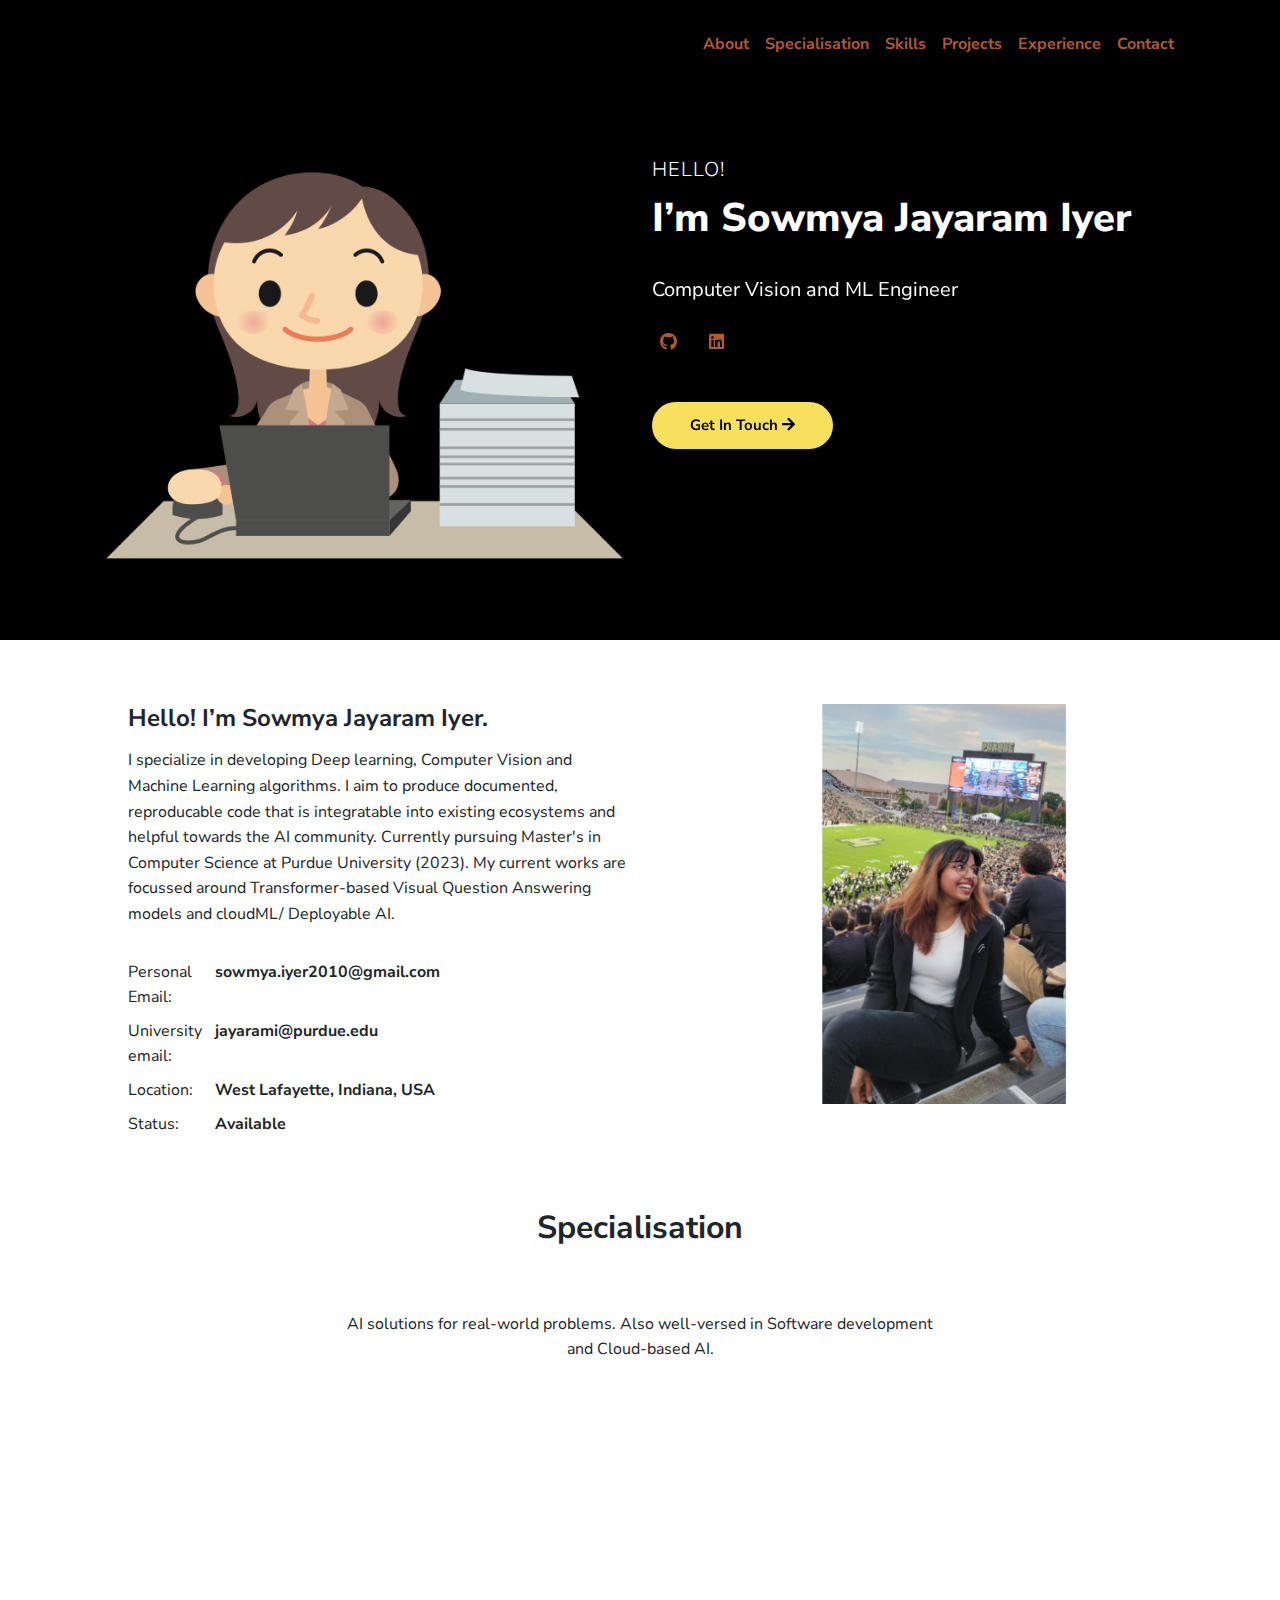
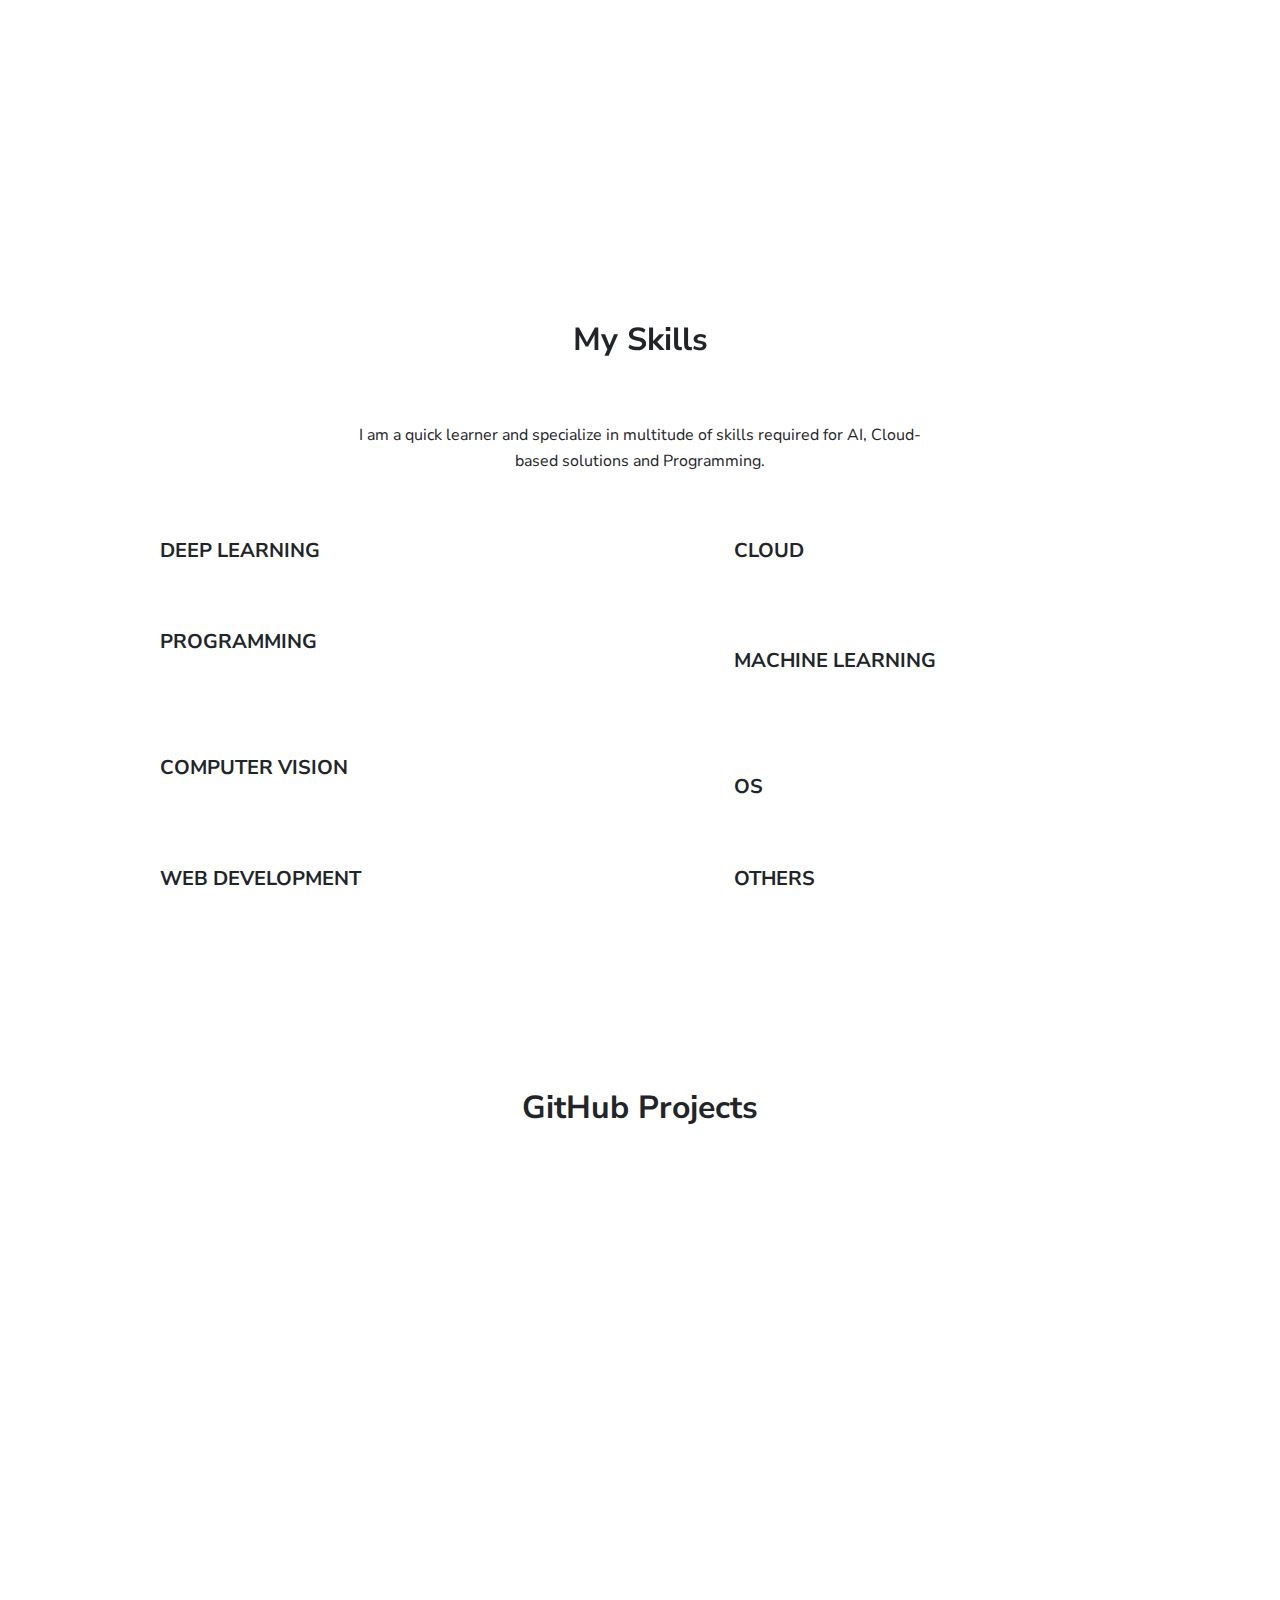
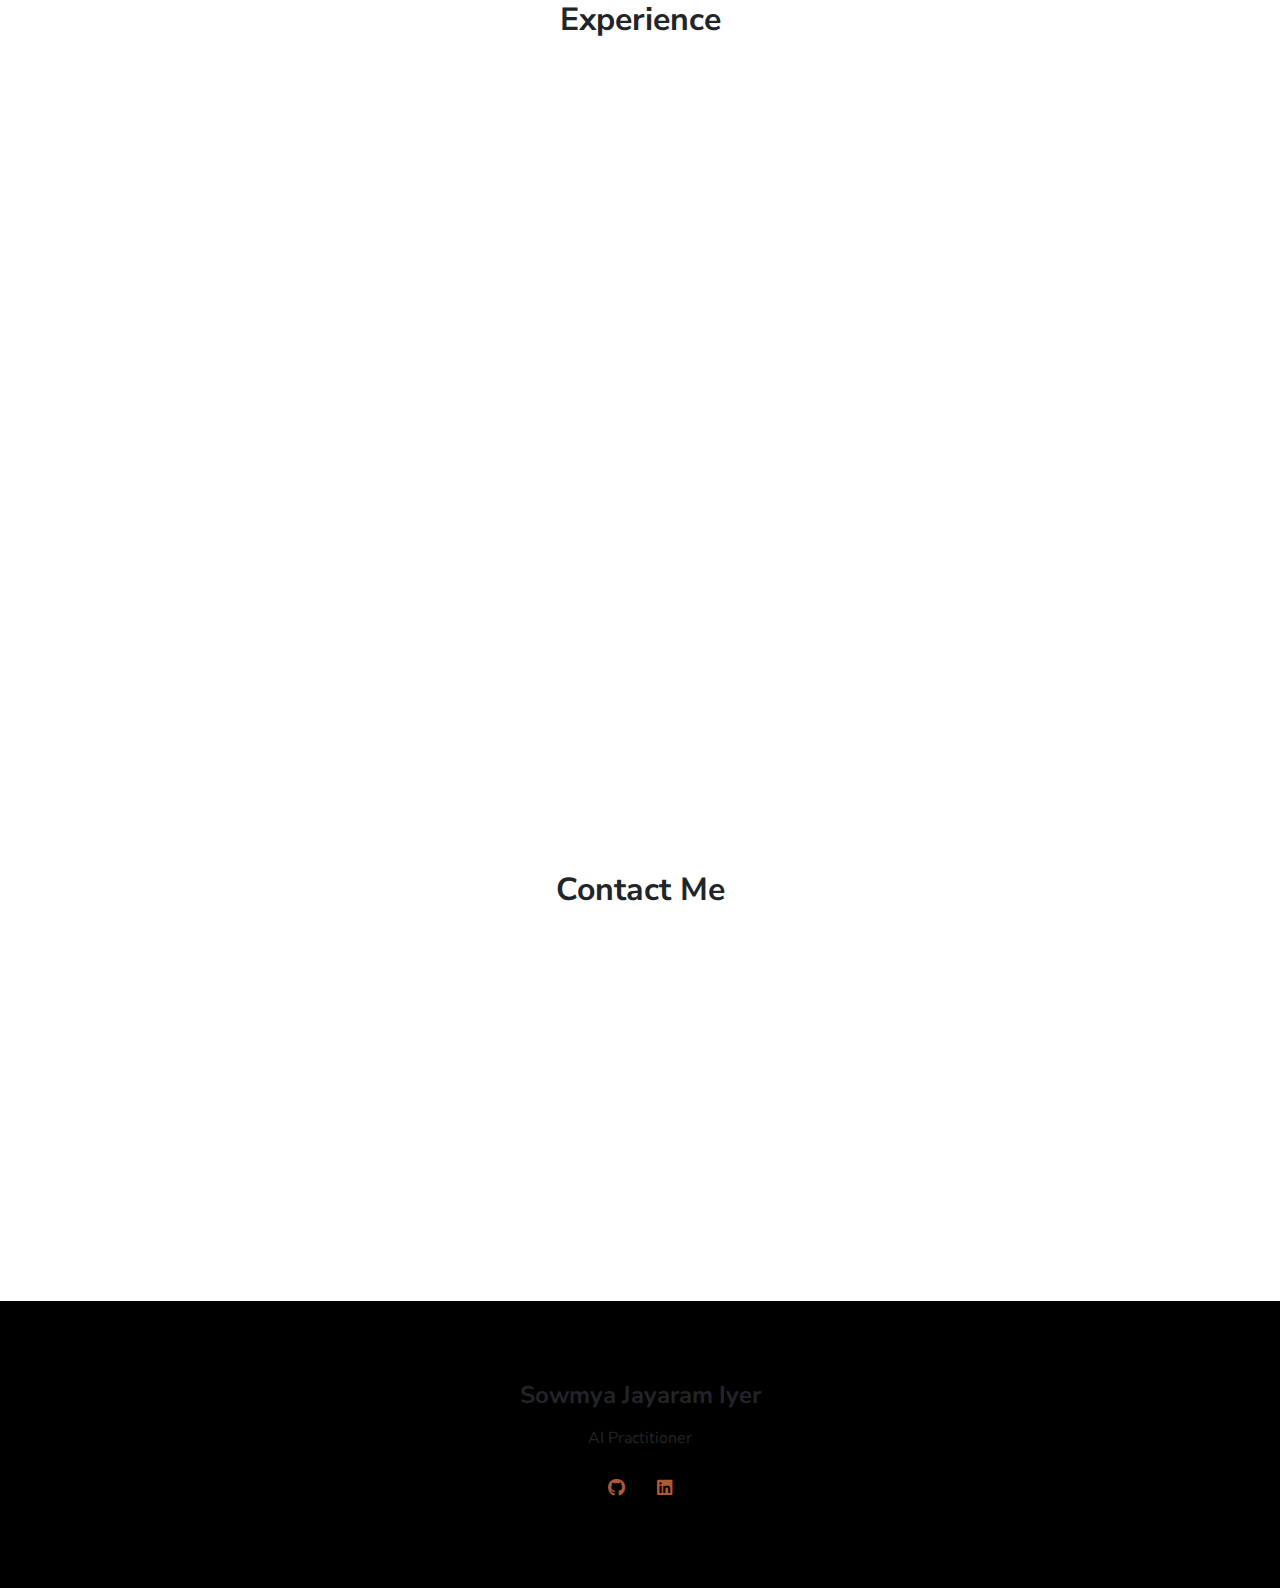
==== commit 4570651f: "updated experience" ====
--- a/index.html
+++ b/index.html
@@ -548,10 +548,44 @@
 </div>
 
 <div class="section px-3 px-lg-4 pt-5" id="experience">
-  <div class="container-narrow">
+  <div cslass="container-narrow">
     <div class="text-center mb-5">
       <h2 class="marker marker-center">Experience</h2>
     </div>
+    <div class="row">
+      <div class="col-md-6">
+        <div class="card mb-3" data-aos="fade-right" data-aos-delay="100">
+          <div class="card-header px-3 py-2">
+            <div class="d-flex justify-content-between">
+              <div>
+                <h3 class="h5 mb-1 text-white">AI/ ML Engineer</h3>
+                <div class=" text-small text-white">KalyanMatrimony.com <small>(Dec 2022-Jan 2023)</small></div>
+              </div><img src="images/services/kalyan.png" width="48" height="48" alt="ai-ml"/>
+            </div>
+          </div>
+          <div class="card-body px-3 py-2">
+            <p>Created an ensemble model using Graph boosting and LightGBM to increase accuracy in subscription prediction using user features such as login_count, message_count, income etc. from 96.5% to 99%. The Subscription prediction-score is calculated on a parallel voting basis which increases AUC from 0.95 (individual models) to AUC 1.0 (ensemble) when trained on 20000 users' activity over six months. The projected increase in sales is about 20% for year 2022-2023 </p>
+          </div>
+        </div>
+      </div>
+      <div class="col-md-6">
+        <div class="card mb-3" data-aos="fade-left" data-aos-delay="300">
+            <div class="card-header px-3 py-2">
+              <div class="d-flex justify-content-between">
+                <div>
+                  <h3 class="h5 mb-1 text-white">AI/ ML Engineer</h3>
+                  <div class=" text-small text-white">KalyanMatrimony.com <small>(Dec 2021 - Feb 2022)</small></div>
+                </div><img src="images/services/kalyan.png" width="48" height="48" alt="ai-ml"/>
+              </div>
+            </div>
+            <div class="card-body px-3 py-2">
+              <p>Developed a subscription-prediction model for users in KalyanMatrimony.com. Deployed Graph boosting model which uses user features such as login_count, message_count, income etc. over a year to achieve an accuracy of 96.5%. In deployment, the model also updates the subscription-prediction score based on every user activity on a per-day basis. For the year 2021-2022, this model has increased tele-sales in the company by 40%.</p>
+            </div>
+          </div>
+        </div>
+      </div>
+    </div>
+
     <div class="row">
       <div class="col-md-6">
         <div class="card mb-3" data-aos="fade-right" data-aos-delay="100">
@@ -584,6 +618,7 @@
         </div>
       </div>
     </div>
+
   </div>
 </div>
 
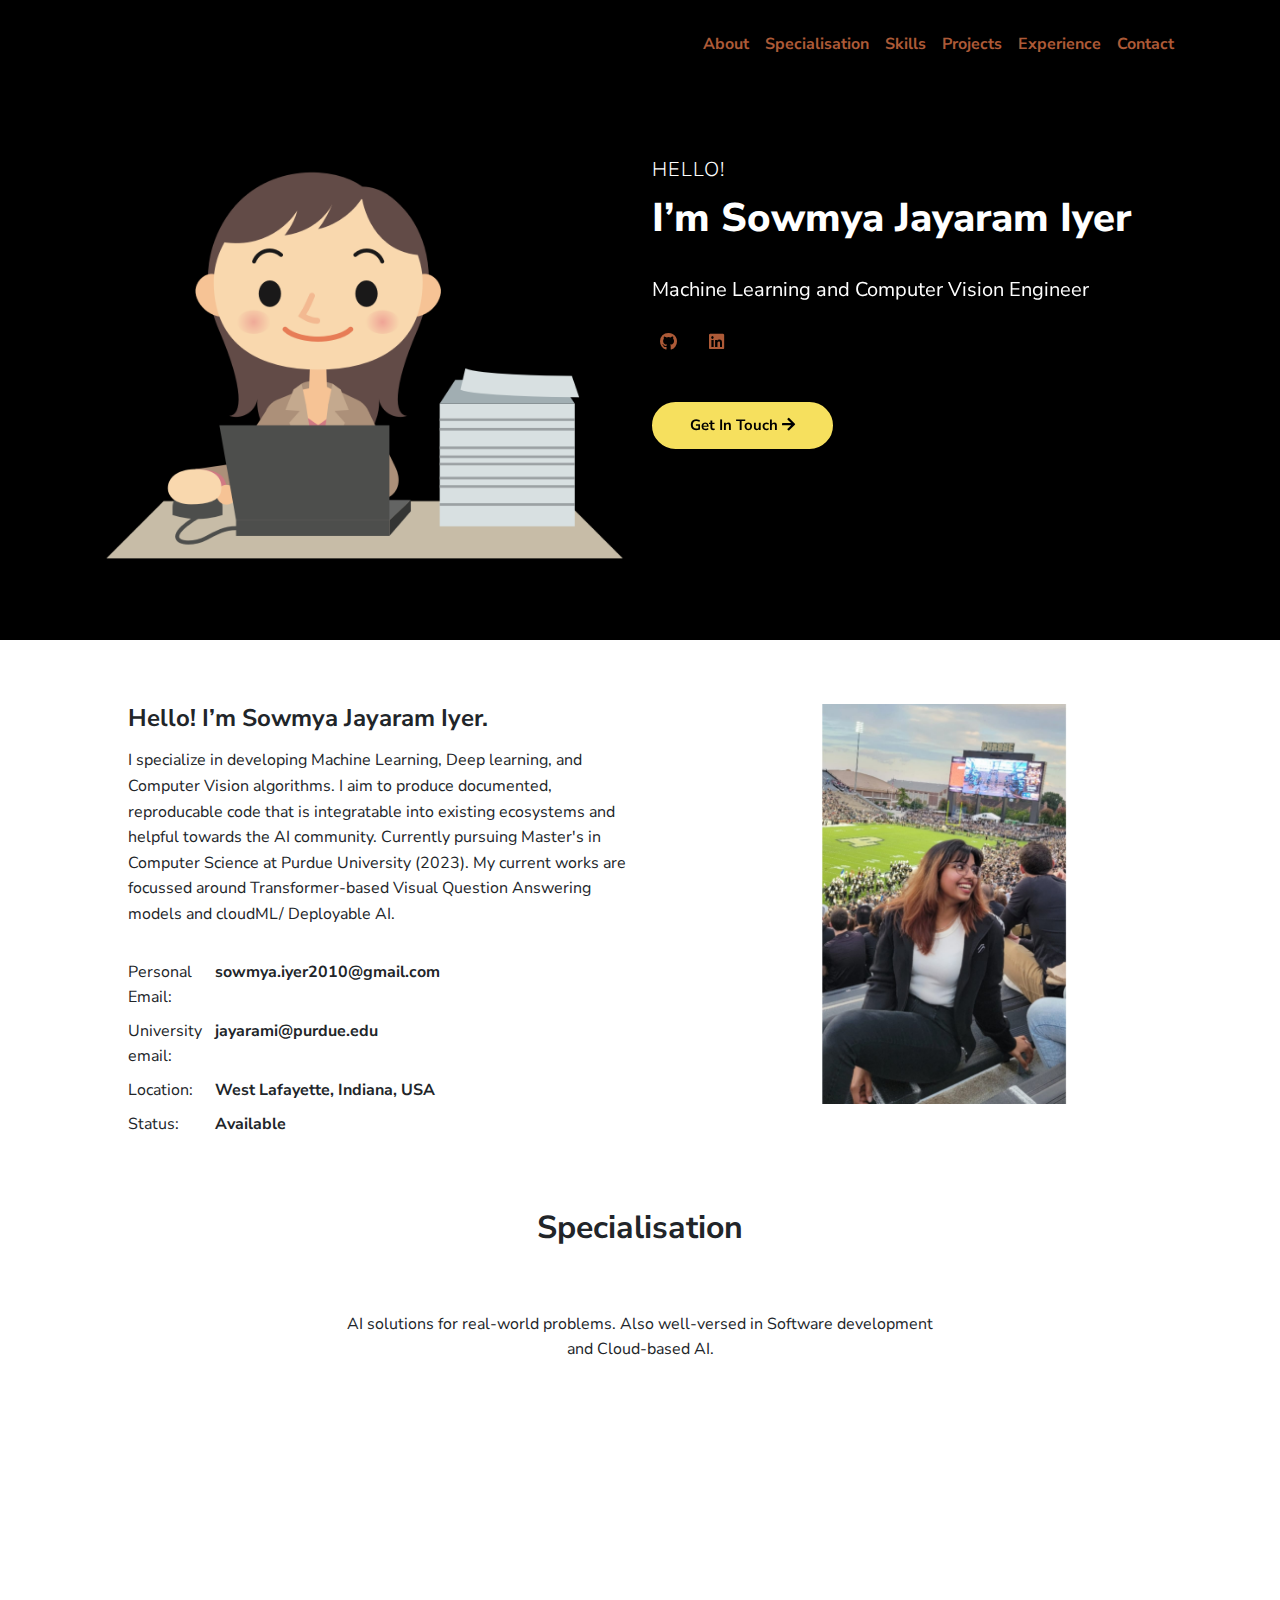
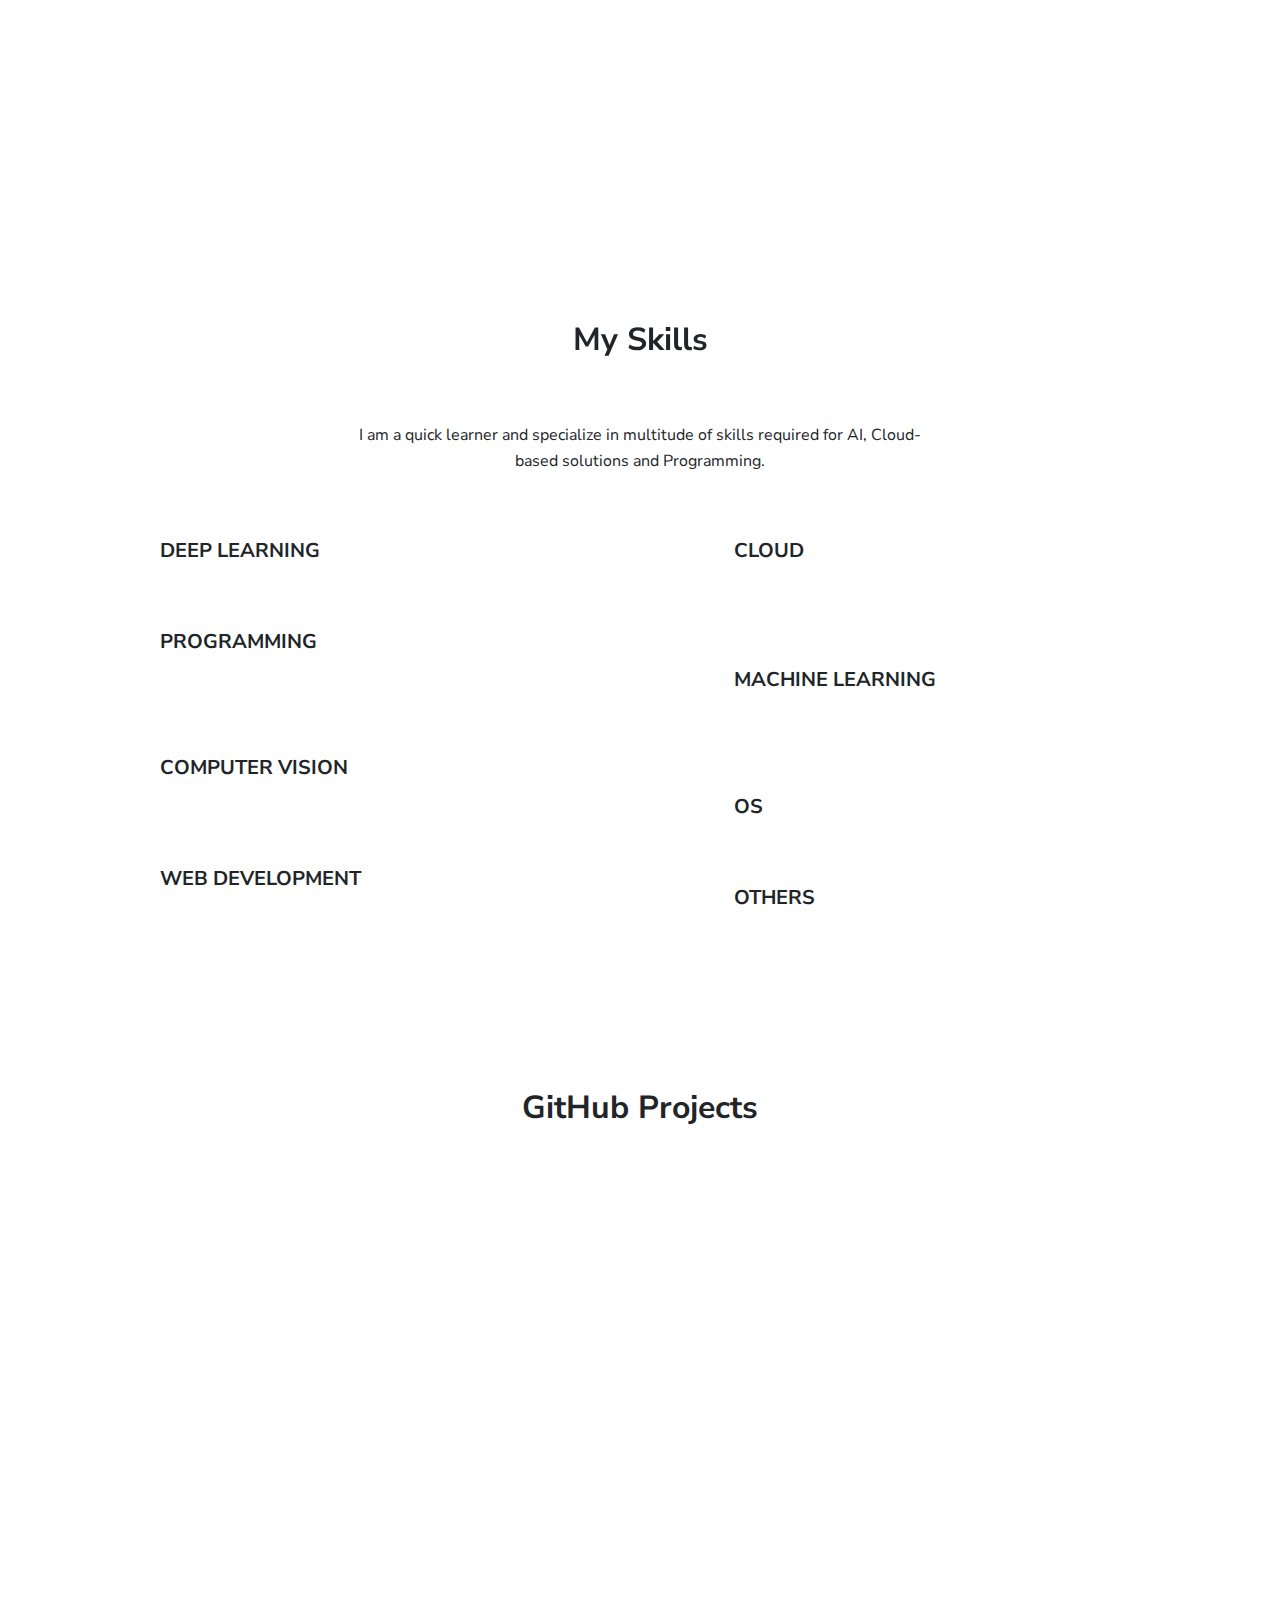
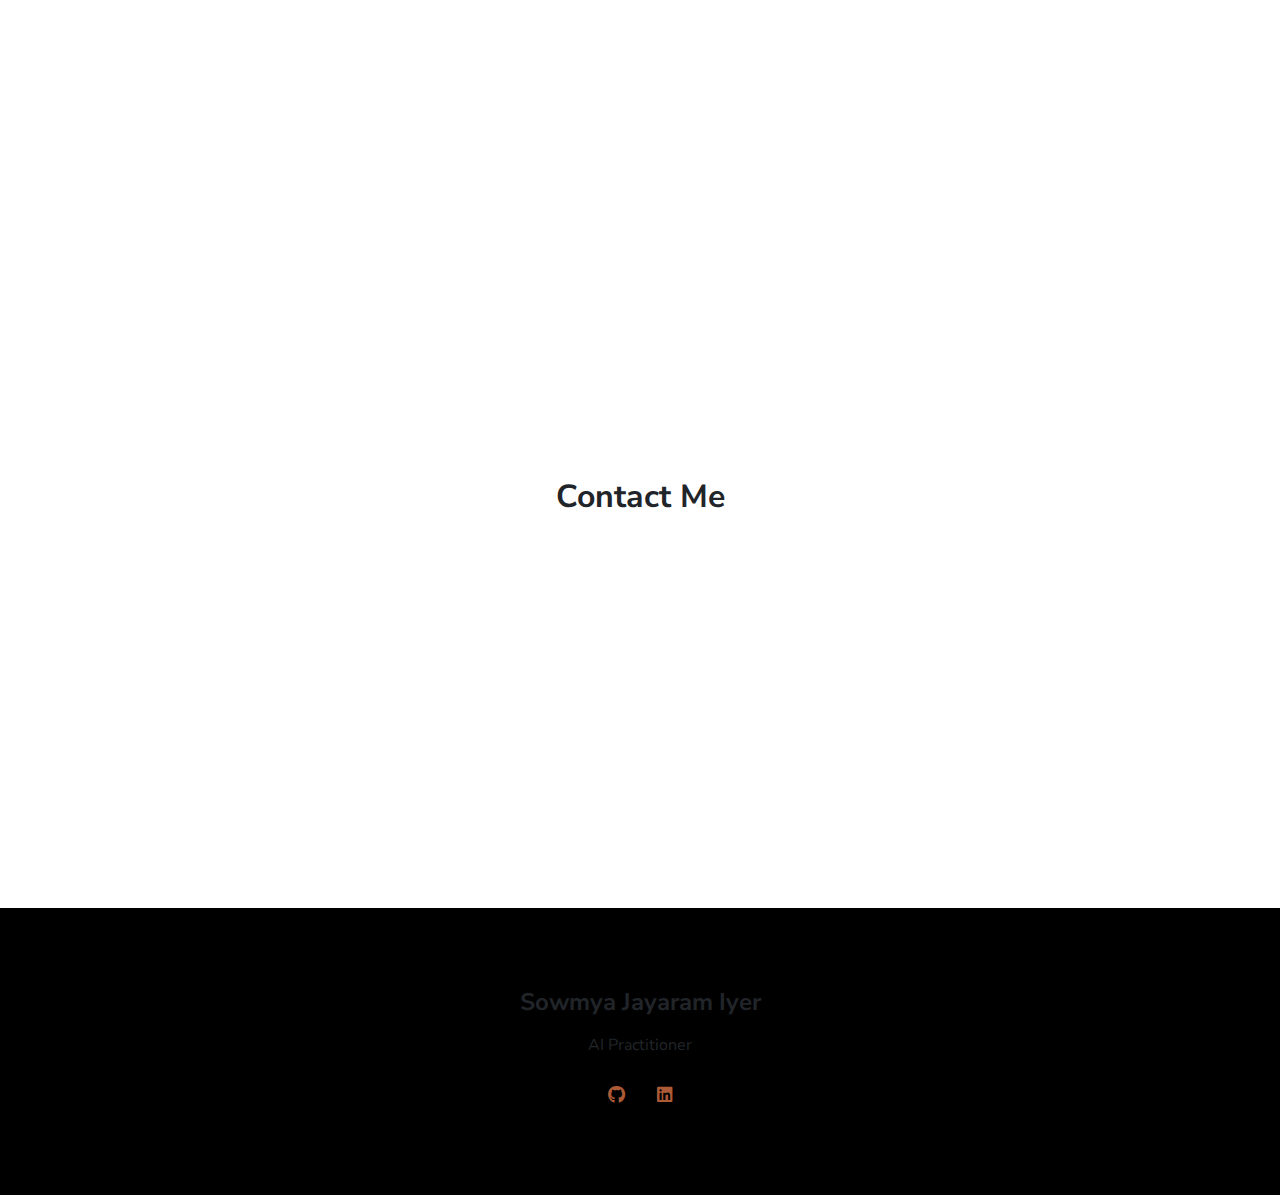
==== commit 61a47980: "Separate pages for projects and experience" ====
--- a/index.html
+++ b/index.html
@@ -38,8 +38,8 @@
               <li class="nav-item"><a class="nav-link" href="#about">About</a></li>
               <li class="nav-item"><a class="nav-link" href="#services">Specialisation</a></li>
               <li class="nav-item"><a class="nav-link" href="#skills">Skills</a></li>
-              <li class="nav-item"><a class="nav-link" href="#projects">Projects</a></li>
-              <li class="nav-item"><a class="nav-link" href="#experience">Experience</a></li>
+              <li class="nav-item"><a class="nav-link" href="projects.html">Projects</a></li>
+              <li class="nav-item"><a class="nav-link" href="experience.html">Experience</a></li>
               <li class="nav-item"><a class="nav-link" href="#contact">Contact</a></li>
             </ul>
           </div>
@@ -57,7 +57,7 @@
           <div class="mt-5">
             <p class="lead text-uppercase mb-1">Hello!</p>
             <h1 class="intro-title marker" data-aos="fade-left" data-aos-delay="50">I’m Sowmya Jayaram Iyer</h1>
-            <p class="lead fw-normal mt-3" data-aos="fade-up" data-aos-delay="100">Computer Vision and ML Engineer</p>
+            <p class="lead fw-normal mt-3" data-aos="fade-up" data-aos-delay="100">Machine Learning and Computer Vision Engineer</p>
             <div class="social-nav" data-aos="fade-up" data-aos-delay="200">
               <nav role="navigation">
                 <ul class="nav justify-content-left">
@@ -82,7 +82,7 @@
     <div class="row">
       <div class="col-md-6">
         <h2 class="h4 my-2">Hello! I’m Sowmya Jayaram Iyer.</h2>
-        <p>I specialize in developing Deep learning, Computer Vision and Machine Learning algorithms. I aim to produce documented, reproducable code that is integratable into existing ecosystems and helpful towards the AI community. Currently pursuing Master's in Computer Science at Purdue University (2023). My current works are focussed around Transformer-based Visual Question Answering models and cloudML/ Deployable AI.</p>
+        <p>I specialize in developing Machine Learning, Deep learning, and Computer Vision algorithms. I aim to produce documented, reproducable code that is integratable into existing ecosystems and helpful towards the AI community. Currently pursuing Master's in Computer Science at Purdue University (2023). My current works are focussed around Transformer-based Visual Question Answering models and cloudML/ Deployable AI.</p>
         <div class="row mt-3">
           <!-- <div class="col-sm-2">
             <div class="pb-1">Age:</div>
@@ -137,7 +137,7 @@
     <div class="row py-3">
       <div class="col-md-3 text-center" data-aos="fade-up" data-aos-delay="100"><img class="mb-2" src="images/services/deep-learning(1).png" width="96" height="96" alt="Deep Learning Engineer"/>
         <div class="h5">Machine Learning</div>
-        <p> GANs | Transformers | Autoencoders | RNN | Adversarial Training | Neural Networks Architectures (CNN | GNN | BNN) | Transfer Learning | Gaussian Mixture Models</p>
+        <p> GANs | Transformers | Autoencoders | RNN | Adversarial Learning | Neural Networks Architectures (CNN | GNN | BNN) | Transfer Learning | Gaussian Mixture Models</p>
       </div>
       <div class="col-md-3 text-center" data-aos="fade-up" data-aos-delay="200"><img class="mb-2" src="images/services/vision.png" width="96" height="96" alt="Computer Vision Engineer"/>
         <div class="h5">Computer Vision</div>
@@ -243,7 +243,7 @@
           <div class="h5"><span class="me-auto">CLOUD</span></div>
           <div class="row py-1">
             <div class="col-md-3 text-center" data-aos="fade-up" data-aos-delay="100"><i class="cib-amazon-aws"></i>
-              <div class="h6">Amazon SageMaker</div>
+              <div class="h6">AWS (ECS, EKS)</div>
             </div>
             <div class="col-md-3 text-center" data-aos="fade-up" data-aos-delay="100"><i class="cib-docker"></i>
               <div class="h6">Docker</div>
@@ -288,7 +288,10 @@
           <div class="h5"><span class="me-auto">OTHERS</span></div>
           <div class="row py-1">
             <div class="col-md-3 text-center" data-aos="fade-up" data-aos-delay="100"><i class="cib-mysql"></i>
-              <div class="h6">SQL</div>
+              <div class="h6">MySQL</div>
+            </div>
+            <div class="col-md-3 text-center" data-aos="fade-up" data-aos-delay="100"><i class="cib-mysql"></i>
+              <div class="h6">PostgreSQL</div>
             </div>
             <div class="col-md-3 text-center" data-aos="fade-up" data-aos-delay="100"><i class="cib-mongodb"></i>
               <div class="h6">MongoDB</div>
@@ -398,7 +401,50 @@
         </div>
       </div>
     </div>
-
+    <div class="row">
+      <div class="col-md-6">
+        <div class="card mb-3" data-aos="fade-right" data-aos-delay="100">
+          <div class="card-header px-3 py-2">
+            <div class="d-flex justify-content-between">
+              <div>
+                <h3 class="h5 mb-1 text-white">T5 Transformer for Title generation</h3>
+                <div class="text-small text-white"><small>Natural Language Processing</small></div>
+              </div><img src="images/projects/black.png" width="48" height="48" alt="web"/>
+            </div>
+          </div>
+          <div class="card-body px-3 py-2">
+            <div id="code-images">
+              <img class="code-tag" src="https://img.shields.io/badge/python-3.7+-blue.svg" style="width:85px; height:20px;" alt=""/>
+              <img class="code-tag" src="https://img.shields.io/badge/pytorch-1.3.1-blue.svg" style="width:85px; height:20px;" alt=""/>
+            </div>
+            <img src="images/projects/t5.png" alt="qos" style="width:420px; height:300px; margin-bottom: 10px; margin-top: 10px;">
+            <p class> Conditional Generation for Text using T5 (text-to-text) transformer was used to generate a creative title based on context for the given Movie/ TV show description (1024 tokens). A dataset compiling Netflix, Amazon Prime, Hulu and Disney Plus Movies/ TV shows was created to fine-tune the conditional generative transformer. The model achieved a rougeLsum score of 24.9. The fine tuned model has been deployed in HuggingFace as a package and can be directly importd as a pre-trained model.  </p>
+          <div class="my-auto" style="margin-top: 1px;margin-bottom: 3px;"><a class="btn btn-primary shadow-sm mt-0" style=" padding: 0 rem 0 rem; line-height: .6; position:relative; top:1%; left:40%;"href="https://github.com/Sowmya-Iyer/T5-transformer-for-title-generation">CODE</a></div>
+          </div>
+        </div>
+      </div>
+      <div class="col-md-6">
+        <div class="card mb-3" data-aos="fade-left" data-aos-delay="300">
+          <div class="card-header px-3 py-2">
+            <div class="d-flex justify-content-between">
+              <div>
+                <h3 class="h5 mb-1 text-white">NamaSign: Indian Sign Language Alphabet Detection</h3>
+                <div class=" text-small text-white"><small>Deep Learning</small></div>
+              </div><img src="images/projects/black.png" width="48" height="48" alt="web"/>
+            </div>
+          </div>
+          <div class="card-body px-3 py-2">
+            <div id="code-images">
+              <img class="code-tag" src="https://img.shields.io/badge/python-3.7+-blue.svg" style="width:85px; height:20px;" alt=""/>
+              <img class="code-tag" src="https://img.shields.io/badge/tensorflow-2.11.0-orange.svg" style="width:110px; height:20px;" alt=""/>
+            </div>
+            <img src="images/projects/isl1.png" alt="CareerQuest" style="width:420px; height:300px; margin-bottom: 10px; margin-top: 10px;">
+            <p>Implemented image classification using VGG16 and Resnet18 (FastAI) on a cluttered ISL alphabet image dataset comprising different skin colors, backgrounds, and lighting conditions of ISL alphabets. Achieved 93.9% accuracy using VGG16 and 91.8% accuracy using Resnet18. Used this result to build a video-based ISL-spelling to text translation application which can bridge communication between the differently abled people with hearing difficulty and the abled.</p>
+          <div class="my-auto" style="margin-top: 1px;margin-bottom: 3px;"><a class="btn btn-primary shadow-sm mt-0" style=" padding: 0 rem 0 rem; line-height: .6; position:relative; top:1%; left:40%;"href="https://github.com/Sowmya-Iyer/Kaggle/blob/master/isl-image-classification-using-fastai.ipynb">CODE</a></div>
+          </div>
+        </div>
+      </div>
+  </div>
     <div class="row">
       <div class="col-md-6">
         <div class="card mb-3" data-aos="fade-right" data-aos-delay="100">
@@ -485,7 +531,7 @@
               <img class="code-tag" src="https://img.shields.io/badge/python-3.7+-blue.svg" style="width:85px; height:20px;" alt=""/>
               <img class="code-tag" src="https://img.shields.io/badge/pytorch-1.3.1-blue.svg" style="width:85px; height:20px;" alt=""/>
             </div>
-            <img src="images/projects/cq.png" alt="CareerQuest" style="width:420px; height:300px; margin-bottom: 10px; margin-top: 10px;">
+            <img src="images/projects/mmt.png" alt="CareerQuest" style="width:420px; height:300px; margin-bottom: 10px; margin-top: 10px;">
             <p>This project presents a comprehensive survey of Transformer techniques specifically geared towards multimodal data up until 2022. The contributions of this survey include giving:</p>
             <p>(1) a theoretical review of Multimodal learning, Transformers, Vision Transformers, and Multimodal Transformers,</p>
             <p>(2) a review of multimodal Transformers through the perspective of two important applications- specific multimodal tasks,</p>
@@ -551,6 +597,40 @@
   <div cslass="container-narrow">
     <div class="text-center mb-5">
       <h2 class="marker marker-center">Experience</h2>
+    </div>
+    <div class="row">
+      <div class="col-md-6">
+        <div class="card mb-3" data-aos="fade-right" data-aos-delay="100">
+          <div class="card-header px-3 py-2">
+            <div class="d-flex justify-content-between">
+              <div>
+                <h3 class="h5 mb-1 text-white">Machine Learning Engineer (Part-Time)</h3>
+                <div class=" text-small text-white">Kalyan Jewellers Pvt. Ltd. <small>(Dec 2022-Jan 2023)</small></div>
+              </div><img src="images/services/kalyan.png" width="48" height="48" alt="ai-ml"/>
+            </div>
+          </div>
+          <div class="card-body px-3 py-2">
+            <p> Created a LightGBM based Jewellery purchase prediction model to promote EMI based Jewellery purchase scheme for Kalyan Jewellers' customers. LightGBM was initially trained on user features such as income, city, previous purchases etc. over a year to achieve an accuracy of 95%. In deployment, the model also updates this score based on every user activity such as a new purchase from any branch. On performing a t-test, the model is expected to increase jewellery purchase for the year 2023 by 15%. </p>
+          </div>
+        </div>
+      </div>
+      <div class="col-md-6">
+        <div class="card mb-3" data-aos="fade-left" data-aos-delay="300">
+            <div class="card-header px-3 py-2">
+              <div class="d-flex justify-content-between">
+                <div>
+                  <h3 class="h5 mb-1 text-white">Machine Learning Engineer (Part-Time)</h3>
+                  <div class=" text-small text-white">KalyanMatrimony.com <small>(Dec 2021 - Jan 2023)</small></div>
+                </div><img src="images/services/kalyan.png" width="48" height="48" alt="ai-ml"/>
+              </div>
+            </div>
+            <div class="card-body px-3 py-2">
+              <p>Developed a website tool to generate creative bios with fine-tuned GPT2 based on the users' profile in English and mother tongue in collaboration with the technical team at KalyanMatrimony.com. The feature was integrated in the existing website by deploying the GPT-2 with Fast API using EC2 instance, launched and managed on Amazon Elastic Container Service with Auto Scaling. This feature was provided as a campaign to users to generate a summarized creative bio for their profiles. The feature resulted in a 20% increase in profile views for users evidently increasing customer satisfaction.
+              </p>
+            </div>
+          </div>
+        </div>
+      </div>
     </div>
     <div class="row">
       <div class="col-md-6">
